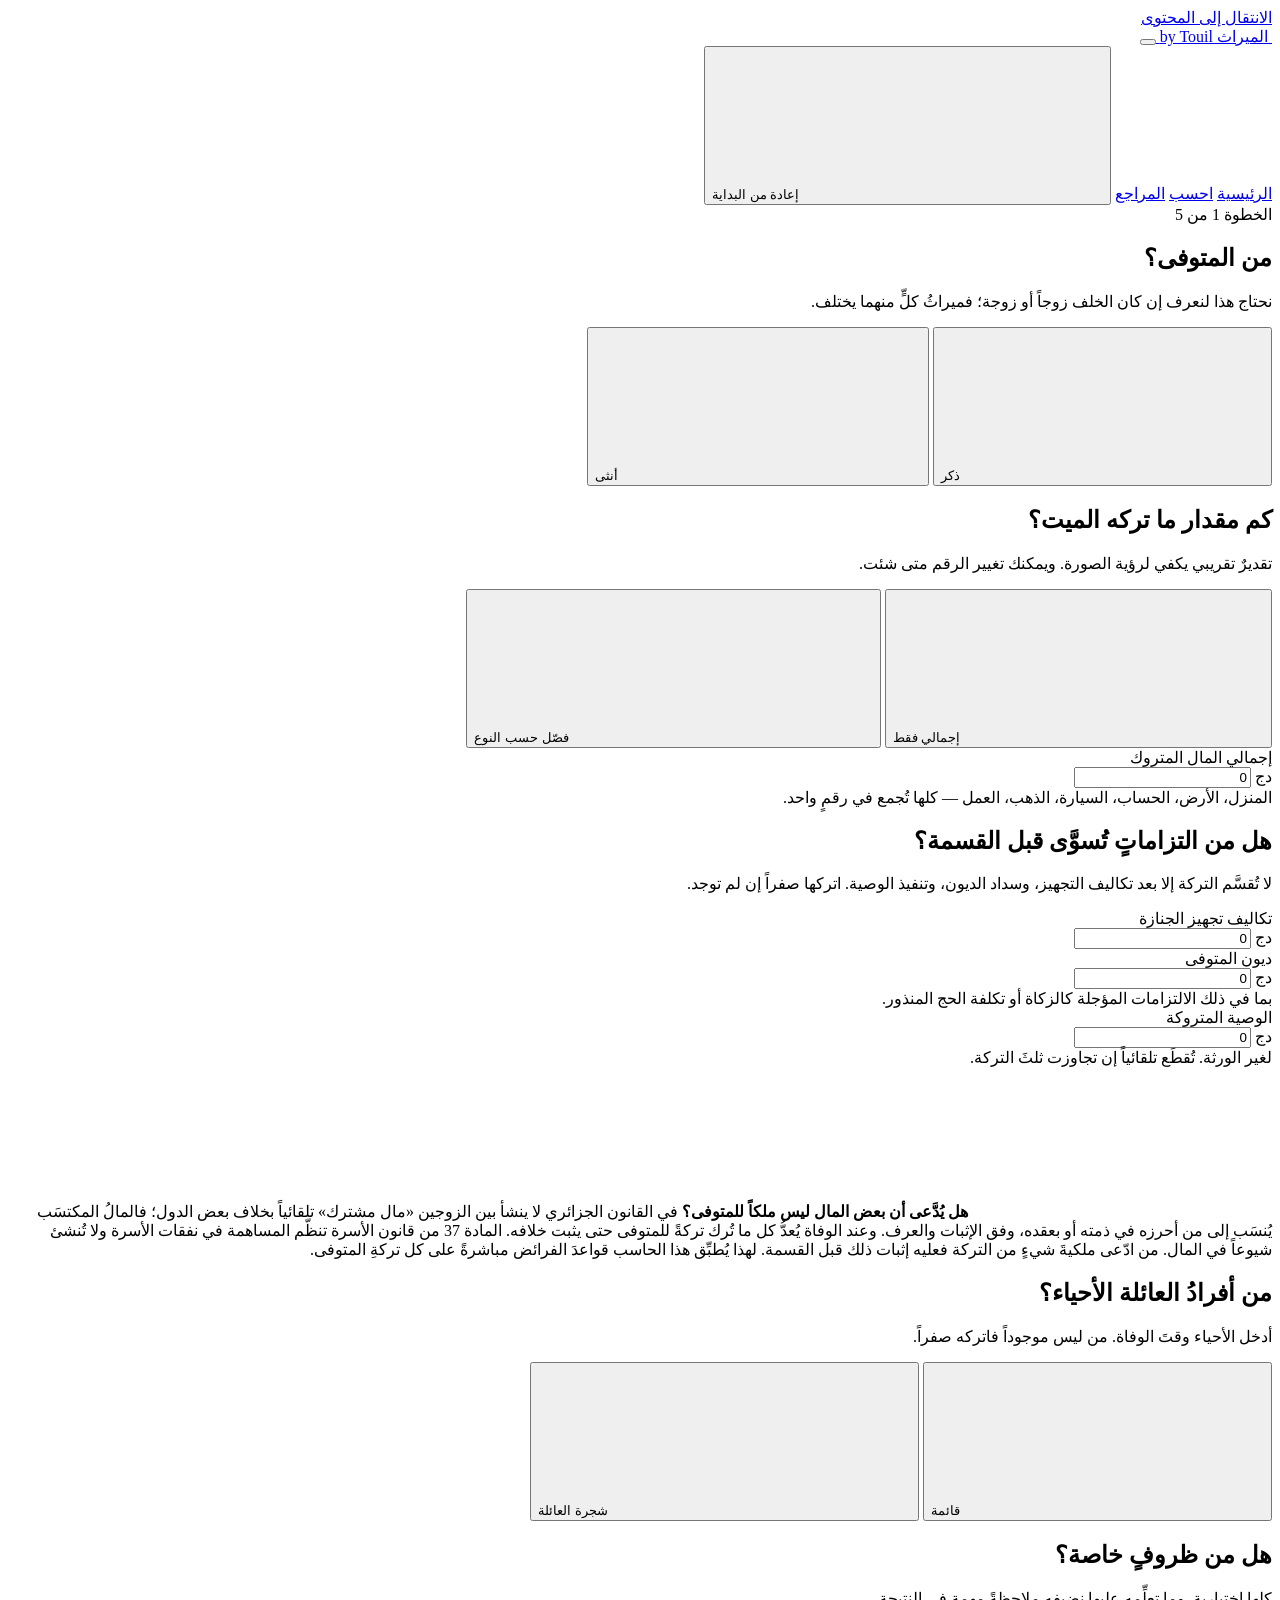
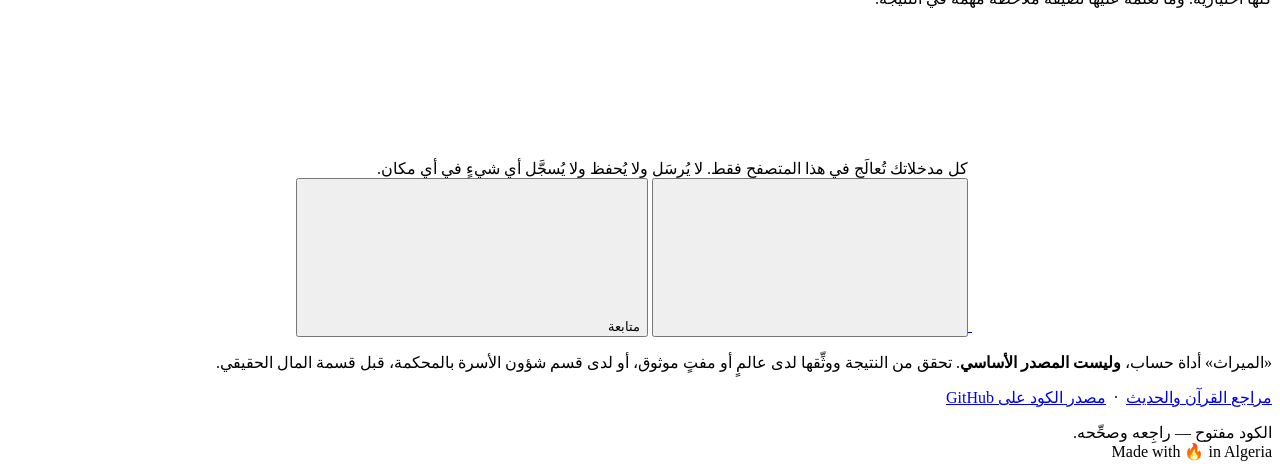
==== hitung.html @ 822ab8e5 "تحديث بيانات التواصل: البريد ولينكد إن وروابط المستودع" ====
<!DOCTYPE html>
<html lang="ar" dir="rtl">
<head>
<meta charset="utf-8">
<meta name="viewport" content="width=device-width, initial-scale=1">
<title>احسب تقسيم الميراث — الميراث by Touil</title>
<meta name="description" content="أدخل بيانات عائلتك وشاهد تقسيم الميراث وفق القرآن والسنة مع أدلته. يُحسب في متصفحك، ولا تُرسل أي بيانات إلى أي مكان.">
<meta name="theme-color" content="#FFF8F0">
<link rel="icon" href="assets/mark-color.svg">
<link rel="preconnect" href="https://fonts.gstatic.com" crossorigin>
<link rel="stylesheet" href="css/tokens.css?v=24">
<link rel="stylesheet" href="css/base.css?v=24">
<link rel="stylesheet" href="css/app.css?v=24">
<link rel="stylesheet" href="css/rtl.css?v=24">
<link rel="stylesheet" href="css/print.css?v=24" media="print">
</head>
<body>
<a class="skip-link" href="#utama">الانتقال إلى المحتوى</a>

<script src="js/sprite.js?v=24"></script>

<!-- ═══ القائمة ═══ -->
<nav class="nav">
  <div class="wrap nav-inner">
    <a class="nav-brand" href="index.html">
      <img src="assets/mark-color.svg" alt="">
      <span class="nav-brand-teks">
        <span class="nav-brand-nama">الميراث</span>
        <span class="nav-brand-sub">by Touil</span>
      </span>
    </a>

    <button class="nav-toggle" type="button" id="nav-toggle"
            aria-expanded="false" aria-controls="nav-menu" aria-label="افتح القائمة">
      <span class="nav-toggle-garis"></span>
    </button>

    <div class="nav-menu" id="nav-menu">
      <a href="index.html">الرئيسية</a>
      <a href="hitung.html">احسب</a>
      <a href="rujukan.html">المراجع</a>
      <button class="btn btn-ghost btn-sm" id="btn-mulai-ulang" type="button">
        <svg class="ic ic-sm" aria-hidden="true"><use href="#i-ulang"></use></svg> إعادة من البداية
      </button>
    </div>
  </div>
</nav>

<main id="utama">

  <!-- ═══ الخطوات ═══ -->
  <section class="section" id="wizard" style="padding-top: var(--space-8)">
    <div class="wrap wrap-narrow">
      <div class="progres-teks" id="progres-teks">الخطوة 1 من 5</div>
      <div class="progres" id="progres" role="progressbar" aria-valuemin="1" aria-valuemax="5" aria-valuenow="1"></div>

      <!-- 1. المتوفى -->
      <div class="langkah aktif" data-langkah="1">
        <h2>من المتوفى؟</h2>
        <p class="langkah-ket">نحتاج هذا لنعرف إن كان الخلف زوجاً أو زوجة؛
          فميراثُ كلٍّ منهما يختلف.</p>
        <div class="pilih-grid" id="pilih-kelamin">
          <button class="pilih" type="button" data-nilai="L" aria-pressed="false">
            <svg class="ic" aria-hidden="true"><use href="#i-pria"></use></svg>
            <span>ذكر</span>
          </button>
          <button class="pilih" type="button" data-nilai="P" aria-pressed="false">
            <svg class="ic" aria-hidden="true"><use href="#i-wanita"></use></svg>
            <span>أنثى</span>
          </button>
        </div>
      </div>

      <!-- 2. المال -->
      <div class="langkah" data-langkah="2">
        <h2>كم مقدار ما تركه الميت؟</h2>
        <p class="langkah-ket">تقديرٌ تقريبي يكفي لرؤية الصورة. ويمكنك تغيير
          الرقم متى شئت.</p>

        <div class="mode-pilih" role="group" aria-label="طريقة إدخال المال">
          <button type="button" data-mode-harta="total" aria-pressed="true">
            <svg class="ic ic-sm" aria-hidden="true"><use href="#i-dompet"></use></svg>
            إجمالي فقط
          </button>
          <button type="button" data-mode-harta="rincian" aria-pressed="false">
            <svg class="ic ic-sm" aria-hidden="true"><use href="#i-kotak"></use></svg>
            فصّل حسب النوع
          </button>
        </div>

        <div id="harta-total">
          <div class="uang-field">
            <label class="uang-label" for="in-total">إجمالي المال المتروك</label>
            <div class="uang-box besar">
              <span class="rp">دج</span>
              <input id="in-total" type="text" inputmode="numeric" value="0" data-uang>
            </div>
            <span class="uang-ket">المنزل، الأرض، الحساب، السيارة، الذهب،
              العمل — كلها تُجمع في رقمٍ واحد.</span>
          </div>
        </div>

        <div id="harta-rincian" hidden>
          <p class="langkah-ket">اكتب الموجود فقط. المجموع يُحتسب تلقائياً،
            وهذا التفصيل يُستعمل لإعطاء نصائح عن الأصول التي لا تُباع كالمنزل
            والأرض.</p>
          <div id="rincian-harta"></div>
          <div class="rincian-total">
            <span>إجمالي المال المتروك</span>
            <strong id="rincian-jumlah">دج 0</strong>
          </div>
        </div>
      </div>

      <!-- 3. الالتزامات -->
      <div class="langkah" data-langkah="3">
        <h2>هل من التزاماتٍ تُسوَّى قبل القسمة؟</h2>
        <p class="langkah-ket">لا تُقسَّم التركة إلا بعد تكاليف التجهيز، وسداد
          الديون، وتنفيذ الوصية. اتركها صفراً إن لم توجد.</p>

        <div class="uang-field">
          <label class="uang-label" for="in-biaya">تكاليف تجهيز الجنازة</label>
          <div class="uang-box"><span class="rp">دج</span>
            <input id="in-biaya" type="text" inputmode="numeric" value="0" data-uang></div>
        </div>

        <div class="uang-field">
          <label class="uang-label" for="in-hutang">ديون المتوفى</label>
          <div class="uang-box"><span class="rp">دج</span>
            <input id="in-hutang" type="text" inputmode="numeric" value="0" data-uang></div>
          <span class="uang-ket">بما في ذلك الالتزامات المؤجلة كالزكاة أو تكلفة
            الحج المنذور.</span>
        </div>

        <div class="uang-field">
          <label class="uang-label" for="in-wasiat">الوصية المتروكة</label>
          <div class="uang-box"><span class="rp">دج</span>
            <input id="in-wasiat" type="text" inputmode="numeric" value="0" data-uang></div>
          <span class="uang-ket">لغير الورثة. تُقطَع تلقائياً إن تجاوزت ثلثَ
            التركة.</span>
        </div>

        <!-- ملاحظة القانون الجزائري: لا مال مشتركاً مفروضاً بين الزوجين.
             توضع مكان «خانة المال المشترك» التي لا وجود لها في القانون
             الجزائري، حتى يعرف المستخدم موقف القانون بلا التباس. -->
        <div class="pita pita-hukum" style="margin-top: var(--space-1); align-items: flex-start">
          <svg class="ic" aria-hidden="true"><use href="#i-info"></use></svg>
          <span>
            <strong>هل يُدَّعى أن بعض المال ليس ملكاً للمتوفى؟</strong>
            في القانون الجزائري لا ينشأ بين الزوجين «مال مشترك» تلقائياً
            بخلاف بعض الدول؛ فالمالُ المكتسَب يُنسَب إلى من أحرزه في ذمته أو
            بعقده، وفق الإثبات والعرف. وعند الوفاة يُعدُّ كل ما تُرك تركةً
            للمتوفى حتى يثبت خلافه. المادة 37 من قانون الأسرة تنظّم
            المساهمة في نفقات الأسرة ولا تُنشئ شيوعاً في المال. من ادّعى
            ملكيةَ شيءٍ من التركة فعليه إثبات ذلك قبل القسمة.
            <span class="pita-tekan">لهذا يُطبِّق هذا الحاسب قواعدَ الفرائض
            مباشرةً على كل تركةِ المتوفى.</span>
          </span>
        </div>
      </div>

      <!-- 4. الورثة -->
      <div class="langkah" data-langkah="4">
        <h2>من أفرادُ العائلة الأحياء؟</h2>
        <p class="langkah-ket">أدخل الأحياء وقتَ الوفاة. من ليس موجوداً فاتركه
          صفراً.</p>

        <div class="mode-pilih" role="group" aria-label="طريقة إدخال الورثة">
          <button type="button" data-mode="daftar" aria-pressed="true">
            <svg class="ic ic-sm" aria-hidden="true"><use href="#i-daftar"></use></svg>
            قائمة
          </button>
          <button type="button" data-mode="pohon" aria-pressed="false">
            <svg class="ic ic-sm" aria-hidden="true"><use href="#i-pohon"></use></svg>
            شجرة العائلة
          </button>
        </div>

        <div id="mode-daftar">
          <div id="grup-utama"></div>
          <div id="grup-lain"></div>
        </div>

        <div id="mode-pohon" hidden>
          <p class="langkah-ket">رتّب العائلة كما هي في الواقع. اضغط
            <strong>إضافة</strong> لإضافة فرد، وأي شخصٍ تضغط عليه يمكنك تعديله
            أو إضافة ولدٍ تحته.</p>
          <div class="pita" style="margin-bottom: var(--space-5)">
            <svg class="ic" aria-hidden="true"><use href="#i-info"></use></svg>
            <span>هذه الطريقة أدق للعائلات المعقدة. الأحفاد يُضافون من داخل
              بطاقة ولدهم، وأبناء الإخوة من داخل بطاقة أخيهم — فلا حاجة إلى
              تخمين العلاقة.</span>
          </div>
          <div class="pohon-legenda">
            <span><i class="l-pewaris"></i> المتوفى</span>
            <span><i class="l-ada"></i> وارث محتمل</span>
            <span><i class="l-bukan"></i> ليس وارثاً</span>
            <span><i class="l-wafat"></i> توفي بالفعل</span>
          </div>
          <div class="pohon" id="pohon-isian"></div>
          <p class="pohon-geser">مرّر إلى الجانب لرؤية العائلة كاملة.</p>
        </div>
      </div>

      <!-- 5. الظروف الخاصة -->
      <div class="langkah" data-langkah="5">
        <h2>هل من ظروفٍ خاصة؟</h2>
        <p class="langkah-ket">كلها اختيارية. وما تعلِّمه عليها نضيفه
          ملاحظةً مهمة في النتيجة.</p>
        <div id="kondisi-khusus"></div>
        <div class="pita" style="margin-top: var(--space-6)">
          <svg class="ic" aria-hidden="true"><use href="#i-info"></use></svg>
          <span>كل مدخلاتك تُعالَج في هذا المتصفح فقط. لا يُرسَل ولا يُحفظ
            ولا يُسجَّل أي شيءٍ في أي مكان.</span>
        </div>
      </div>

      <div class="aksi-langkah">
        <a class="btn btn-ghost" id="btn-beranda" href="index.html" aria-label="العودة إلى الرئيسية">
          <svg class="ic ic-sm" aria-hidden="true"><use href="#i-kiri"></use></svg>
        </a>
        <button class="btn btn-ghost" type="button" id="btn-mundur" aria-label="العودة إلى الخطوة السابقة">
          <svg class="ic ic-sm" aria-hidden="true"><use href="#i-kiri"></use></svg>
        </button>
        <button class="btn btn-primary" type="button" id="btn-maju">
          متابعة <svg class="ic ic-sm"><use href="#i-kanan"></use></svg>
        </button>
      </div>
    </div>
  </section>

  <!-- ═══ النتيجة ═══ -->
  <section id="hasil" hidden aria-live="polite"></section>

</main>

<footer class="footer">
  <div class="wrap footer-inner">
    <div>
      <p class="footer-note">
        «الميراث» أداة حساب، <strong>وليست المصدر الأساسي</strong>. تحقق من
        النتيجة ووثِّقها لدى عالمٍ أو مفتٍ موثوق، أو لدى قسم شؤون الأسرة
        بالمحكمة، قبل قسمة المال الحقيقي.
      </p>
      <p style="margin-top: var(--space-4)">
        <a href="rujukan.html">مراجع القرآن والحديث</a> &nbsp;·&nbsp;
        <a href="https://github.com/touilfarouk/elmirat" target="_blank" rel="noopener noreferrer">مصدر الكود على GitHub</a>
      </p>
    </div>
    <div class="footer-made">
        الكود مفتوح — راجِعه وصحِّحه.<br>
        Made with 🔥 in Algeria
      </div>
  </div>
</footer>

<script src="js/faraid/fraction.js?v=24"></script>
<script src="js/faraid/heirs.js?v=24"></script>
<script src="js/faraid/hijab.js?v=24"></script>
<script src="js/faraid/shares.js?v=24"></script>
<script src="js/faraid/ashabah.js?v=24"></script>
<script src="js/faraid/special.js?v=24"></script>
<script src="js/faraid/estate.js?v=24"></script>
<script src="js/faraid/solve.js?v=24"></script>
<script src="js/dalil.js?v=24"></script>
<script src="js/khi.js?v=24"></script>
<script src="js/advice.js?v=24"></script>
<script src="js/export.js?v=24"></script>
<script src="js/keluarga.js?v=24"></script>
<script src="js/ui-pohon.js?v=24"></script>
<script src="js/ui-pohon-edit.js?v=24"></script>
<script src="js/ui-result.js?v=24"></script>
<script src="js/ui-wizard.js?v=24"></script>
<script src="js/ui-nav.js?v=24"></script>
</body>
</html>
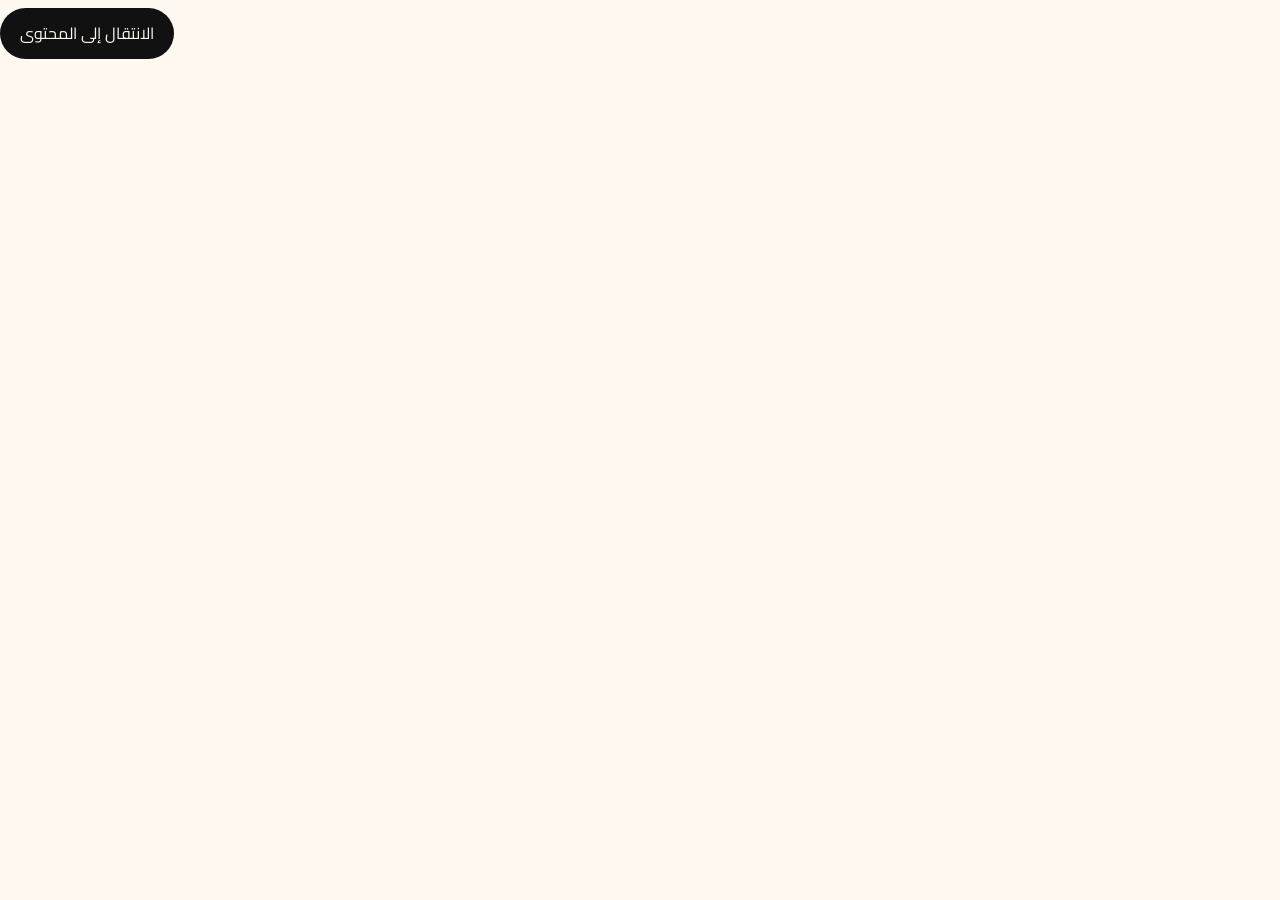
==== commit 37299054: "إصلاح الصفحة البيضاء على الجوال: خطوط عبر link بدل @import، وكسر ذاكرة ?v=25، وتذييل من لا يستخدم JS" ====
--- a/hitung.html
+++ b/hitung.html
@@ -7,17 +7,25 @@
 <meta name="description" content="أدخل بيانات عائلتك وشاهد تقسيم الميراث وفق القرآن والسنة مع أدلته. يُحسب في متصفحك، ولا تُرسل أي بيانات إلى أي مكان.">
 <meta name="theme-color" content="#FFF8F0">
 <link rel="icon" href="assets/mark-color.svg">
+<link rel="preconnect" href="https://fonts.googleapis.com">
 <link rel="preconnect" href="https://fonts.gstatic.com" crossorigin>
-<link rel="stylesheet" href="css/tokens.css?v=24">
-<link rel="stylesheet" href="css/base.css?v=24">
-<link rel="stylesheet" href="css/app.css?v=24">
-<link rel="stylesheet" href="css/rtl.css?v=24">
-<link rel="stylesheet" href="css/print.css?v=24" media="print">
+<link rel="stylesheet" href="https://fonts.googleapis.com/css2?family=Bricolage+Grotesque:opsz,wght@12..96,700;12..96,800&family=DM+Sans:wght@300;400;500;600;700&family=Cairo:wght@400;600;700;800&family=Amiri:wght@400;700&display=swap">
+<link rel="stylesheet" href="css/tokens.css?v=25">
+<link rel="stylesheet" href="css/base.css?v=25">
+<link rel="stylesheet" href="css/app.css?v=25">
+<link rel="stylesheet" href="css/rtl.css?v=25">
+<link rel="stylesheet" href="css/print.css?v=25" media="print">
 </head>
 <body>
+<noscript>
+  <div class="wrap" style="padding-top: var(--space-10); text-align: center">
+    <p class="flav-body"><strong>هذه الصفحة تحتاج تفعيل JavaScript.</strong><br>
+    أمّا كل الحسابات فتبقى في متصفحك، ولا تُرسل أي بيانات.</p>
+  </div>
+</noscript>
 <a class="skip-link" href="#utama">الانتقال إلى المحتوى</a>
 
-<script src="js/sprite.js?v=24"></script>
+<script src="js/sprite.js?v=25"></script>
 
 <!-- ═══ القائمة ═══ -->
 <nav class="nav">
@@ -254,23 +262,23 @@
   </div>
 </footer>
 
-<script src="js/faraid/fraction.js?v=24"></script>
-<script src="js/faraid/heirs.js?v=24"></script>
-<script src="js/faraid/hijab.js?v=24"></script>
-<script src="js/faraid/shares.js?v=24"></script>
-<script src="js/faraid/ashabah.js?v=24"></script>
-<script src="js/faraid/special.js?v=24"></script>
-<script src="js/faraid/estate.js?v=24"></script>
-<script src="js/faraid/solve.js?v=24"></script>
-<script src="js/dalil.js?v=24"></script>
-<script src="js/khi.js?v=24"></script>
-<script src="js/advice.js?v=24"></script>
-<script src="js/export.js?v=24"></script>
-<script src="js/keluarga.js?v=24"></script>
-<script src="js/ui-pohon.js?v=24"></script>
-<script src="js/ui-pohon-edit.js?v=24"></script>
-<script src="js/ui-result.js?v=24"></script>
-<script src="js/ui-wizard.js?v=24"></script>
-<script src="js/ui-nav.js?v=24"></script>
+<script src="js/faraid/fraction.js?v=25"></script>
+<script src="js/faraid/heirs.js?v=25"></script>
+<script src="js/faraid/hijab.js?v=25"></script>
+<script src="js/faraid/shares.js?v=25"></script>
+<script src="js/faraid/ashabah.js?v=25"></script>
+<script src="js/faraid/special.js?v=25"></script>
+<script src="js/faraid/estate.js?v=25"></script>
+<script src="js/faraid/solve.js?v=25"></script>
+<script src="js/dalil.js?v=25"></script>
+<script src="js/khi.js?v=25"></script>
+<script src="js/advice.js?v=25"></script>
+<script src="js/export.js?v=25"></script>
+<script src="js/keluarga.js?v=25"></script>
+<script src="js/ui-pohon.js?v=25"></script>
+<script src="js/ui-pohon-edit.js?v=25"></script>
+<script src="js/ui-result.js?v=25"></script>
+<script src="js/ui-wizard.js?v=25"></script>
+<script src="js/ui-nav.js?v=25"></script>
 </body>
 </html>
--- a/css/tokens.css
+++ b/css/tokens.css
@@ -0,0 +1,286 @@
+/*
+ * Flavida Design System — Colors & Typography
+ * v1.0 · 2026 · flavida.co
+ *
+ * Fonts: Bricolage Grotesque (display) + DM Sans (body).
+ * Cairo is added as the Arabic UI font and Amiri for the Arabic Qur'an/hadith
+ * naskh. Latin glyphs still fall back to the primary fonts first.
+ * The <link rel="stylesheet"> to Google Fonts is kept in each HTML <head>.
+ */
+
+/* ═══════════════════════════════════════════════════
+   BASE COLOR TOKENS
+   Inspired by Delonix regia (Flame Tree) flower
+   ═══════════════════════════════════════════════════ */
+:root {
+
+  /* Primary palette */
+  --color-flame:      #E8391D;   /* Flame Red — CTAs, primary accent */
+  --color-orange:     #F5760A;   /* Fire Orange — gradient mid, hover */
+  --color-amber:      #F5A623;   /* Amber Gold — highlights, sparkles */
+
+  /* Neutrals */
+  --color-ember:      #A0341A;   /* Ember — wordmark ink on light bg (warm dark) */
+  --color-charcoal:   #111111;   /* Deep Charcoal — text, dark sections, B&W print utility */
+  --color-mid:        #555555;   /* Mid Grey — body text, secondary */
+  --color-light:      #999999;   /* Light Grey — captions, placeholders */
+
+  /* Warm backgrounds */
+  --color-cream:      #FFF8F0;   /* Warm Cream — primary bg (60%) */
+  --color-parchment:  #FFF0E0;   /* Parchment — secondary bg, cards */
+
+  /* Accent */
+  --color-green:      #1B5E3B;   /* Canopy Green — from Delonix leaves, accent only */
+
+  /* Semantic surface tokens */
+  --color-border:     rgba(232, 57, 29, 0.15);
+  --color-border-hover: rgba(232, 57, 29, 0.3);
+  --color-shadow:     rgba(232, 57, 29, 0.08);
+  --color-shadow-hover: rgba(232, 57, 29, 0.2);
+  --color-flame-tint-sm: rgba(232, 57, 29, 0.06);
+  --color-flame-tint-md: rgba(232, 57, 29, 0.12);
+  --color-flame-tint-lg: rgba(232, 57, 29, 0.2);
+
+
+  /* ═══════════════════════════════════════════════════
+     SEMANTIC COLOR ALIASES
+     ═══════════════════════════════════════════════════ */
+
+  /* Backgrounds */
+  --bg-primary:       var(--color-cream);
+  --bg-secondary:     var(--color-parchment);
+  --bg-dark:          var(--color-charcoal);
+  --bg-accent:        var(--color-flame);
+
+  /* Foregrounds */
+  --fg-logo:          var(--color-ember);     /* Wordmark / logo ink on light bg */
+  --fg1:              var(--color-charcoal);  /* Primary text */
+  --fg2:              var(--color-mid);       /* Secondary text */
+  --fg3:              var(--color-light);     /* Tertiary text / captions */
+  --fg-accent:        var(--color-flame);     /* Accent / links */
+  --fg-on-dark:       #FFF8F0;               /* Text on dark backgrounds */
+  --fg-on-dark-dim:   rgba(255, 248, 240, 0.6);
+
+  /* Borders */
+  --border-default:   var(--color-border);
+  --border-hover:     var(--color-border-hover);
+
+  /* Shadows */
+  --shadow-card:      0 4px 32px var(--color-shadow);
+  --shadow-card-hover: 0 8px 32px var(--color-shadow-hover);
+  --shadow-btn:       0 8px 24px rgba(232, 57, 29, 0.3);
+  --shadow-mascot:    drop-shadow(0 8px 24px rgba(232, 57, 29, 0.2));
+
+  /* Interactive states */
+  --color-focus:      var(--color-flame);
+  --color-success:    #22C55E;
+  --color-error:      #E8391D;
+
+
+  /* ═══════════════════════════════════════════════════
+     TYPOGRAPHY TOKENS
+     ═══════════════════════════════════════════════════ */
+
+  /* Font families */
+  --font-display:   'Bricolage Grotesque', 'Cairo', 'Arial Black', sans-serif;
+  --font-body:      'DM Sans', 'Cairo', 'Helvetica Neue', Arial, sans-serif;
+  --font-mono:      'Courier New', Courier, monospace;
+
+  /* Font weights */
+  --fw-light:       300;
+  --fw-regular:     400;
+  --fw-medium:      500;
+  --fw-semibold:    600;
+  --fw-bold:        700;
+  --fw-extrabold:   800;
+
+  /* Type scale — fluid where appropriate */
+  --text-display-xl: clamp(42px, 7vw, 84px);    /* Hero headline */
+  --text-display-l:  clamp(32px, 4.5vw, 52px);  /* Section titles */
+  --text-display-m:  clamp(28px, 4vw, 48px);    /* CTA banners */
+  --text-heading-l:  clamp(24px, 3vw, 36px);    /* Card/section h3 */
+  --text-heading-m:  clamp(18px, 2.5vw, 24px);  /* h4 */
+  --text-heading-s:  20px;                        /* h5 */
+  --text-body-xl:    20px;                        /* Lead paragraph */
+  --text-body:       16px;                        /* Standard body */
+  --text-body-s:     15px;                        /* Secondary body */
+  --text-body-xs:    14px;                        /* Card body */
+  --text-label:      13px;                        /* Labels, nav */
+  --text-caption:    12px;                        /* Small labels */
+  --text-micro:      11px;                        /* Tags, overlines */
+
+  /* Line heights */
+  --lh-display:     1.05;
+  --lh-heading:     1.1;
+  --lh-lead:        1.65;
+  --lh-body:        1.7;
+  --lh-ui:          1.5;
+  --lh-tight:       1.15;
+
+  /* Letter spacing */
+  --ls-tight:       -0.04em;  /* Display XL */
+  --ls-snug:        -0.025em; /* Section titles */
+  --ls-normal:      0;
+  --ls-wide:        0.04em;   /* Nav, small labels */
+  --ls-wider:       0.08em;   /* Tags */
+  --ls-widest:      0.12em;   /* Overlines */
+
+
+  /* ═══════════════════════════════════════════════════
+     SPACING SCALE (4px base)
+     ═══════════════════════════════════════════════════ */
+
+  --space-1:   4px;
+  --space-2:   8px;
+  --space-3:   12px;
+  --space-4:   16px;
+  --space-5:   20px;
+  --space-6:   24px;
+  --space-7:   28px;
+  --space-8:   32px;
+  --space-10:  40px;
+  --space-12:  48px;
+  --space-14:  56px;
+  --space-16:  64px;
+  --space-20:  80px;
+  --space-24:  96px;
+
+
+  /* ═══════════════════════════════════════════════════
+     BORDER RADIUS
+     ═══════════════════════════════════════════════════ */
+
+  --radius-pill:    100px;   /* Buttons, tags, badges */
+  --radius-card:    20px;    /* Cards */
+  --radius-cta:     28px;    /* CTA banners */
+  --radius-icon:    14px;    /* Card icon boxes */
+  --radius-input:   12px;    /* Form inputs */
+  --radius-sm:      8px;     /* Small items */
+  --radius-xs:      6px;     /* Tiny chips */
+
+
+  /* ═══════════════════════════════════════════════════
+     ANIMATION / TRANSITIONS
+     ═══════════════════════════════════════════════════ */
+
+  --ease-default:   ease;
+  --duration-fast:  0.15s;
+  --duration-base:  0.2s;
+  --duration-slow:  0.35s;
+
+  /* Standard transition shorthand */
+  --transition-base:  transform var(--duration-base) var(--ease-default),
+                      box-shadow var(--duration-base) var(--ease-default),
+                      border-color var(--duration-base) var(--ease-default),
+                      background var(--duration-base) var(--ease-default),
+                      color var(--duration-fast) var(--ease-default);
+}
+
+
+/* ═══════════════════════════════════════════════════
+   SEMANTIC TYPOGRAPHY CLASSES
+   ═══════════════════════════════════════════════════ */
+
+.flav-display-xl {
+  font-family: var(--font-display);
+  font-size: var(--text-display-xl);
+  font-weight: var(--fw-extrabold);
+  line-height: var(--lh-display);
+  letter-spacing: var(--ls-tight);
+}
+
+.flav-display-l {
+  font-family: var(--font-display);
+  font-size: var(--text-display-l);
+  font-weight: var(--fw-extrabold);
+  line-height: var(--lh-heading);
+  letter-spacing: var(--ls-snug);
+}
+
+.flav-display-m {
+  font-family: var(--font-display);
+  font-size: var(--text-display-m);
+  font-weight: var(--fw-extrabold);
+  line-height: var(--lh-heading);
+  letter-spacing: var(--ls-snug);
+}
+
+.flav-heading-l {
+  font-family: var(--font-display);
+  font-size: var(--text-heading-l);
+  font-weight: var(--fw-bold);
+  line-height: var(--lh-heading);
+  letter-spacing: var(--ls-snug);
+}
+
+.flav-heading-m {
+  font-family: var(--font-display);
+  font-size: var(--text-heading-m);
+  font-weight: var(--fw-bold);
+  line-height: var(--lh-tight);
+}
+
+.flav-body-lead {
+  font-family: var(--font-body);
+  font-size: var(--text-body-xl);
+  font-weight: var(--fw-light);
+  line-height: var(--lh-lead);
+  color: var(--fg2);
+}
+
+.flav-body {
+  font-family: var(--font-body);
+  font-size: var(--text-body);
+  font-weight: var(--fw-regular);
+  line-height: var(--lh-body);
+  color: var(--fg2);
+}
+
+.flav-body-sm {
+  font-family: var(--font-body);
+  font-size: var(--text-body-xs);
+  font-weight: var(--fw-regular);
+  line-height: var(--lh-body);
+  color: var(--fg2);
+}
+
+.flav-label {
+  font-family: var(--font-body);
+  font-size: var(--text-micro);
+  font-weight: var(--fw-bold);
+  letter-spacing: var(--ls-widest);
+  text-transform: uppercase;
+  color: var(--fg-accent);
+}
+
+.flav-caption {
+  font-family: var(--font-body);
+  font-size: var(--text-caption);
+  font-weight: var(--fw-regular);
+  color: var(--fg3);
+}
+
+/* ═══════════════════════════════════════════════════
+   UTILITY GRADIENTS
+   ═══════════════════════════════════════════════════ */
+
+.flav-gradient-flame {
+  background: linear-gradient(135deg, var(--color-amber), var(--color-orange), var(--color-flame));
+}
+
+.flav-gradient-text {
+  background: linear-gradient(135deg, var(--color-amber), var(--color-flame));
+  -webkit-background-clip: text;
+  -webkit-text-fill-color: transparent;
+  background-clip: text;
+}
+
+.flav-glow-hero {
+  background:
+    radial-gradient(ellipse 60% 50% at 50% 100%, rgba(245,118,10,0.12), transparent 70%),
+    radial-gradient(ellipse 40% 40% at 80% 20%, rgba(232,57,29,0.06), transparent 60%);
+}
+
+.flav-glow-dark {
+  background: radial-gradient(ellipse 60% 80% at 50% 110%, rgba(232,57,29,0.35), transparent 65%);
+}
--- a/css/base.css
+++ b/css/base.css
@@ -0,0 +1,539 @@
+/*
+ * Waris — base layer
+ * Reset, layout shell, nav, footer, buttons, cards.
+ * Semua nilai warna/tipografi/jarak diambil dari css/tokens.css (Flavida DS).
+ */
+
+/* ═══════════════════════════════════════════════════
+   RESET
+   ═══════════════════════════════════════════════════ */
+
+*,
+*::before,
+*::after { box-sizing: border-box; }
+
+* { margin: 0; padding: 0; }
+
+html {
+  -webkit-text-size-adjust: 100%;
+  scroll-behavior: smooth;
+}
+
+body {
+  font-family: var(--font-body);
+  font-size: var(--text-body);
+  font-weight: var(--fw-regular);
+  line-height: var(--lh-body);
+  color: var(--fg1);
+  background: var(--bg-primary);
+  -webkit-font-smoothing: antialiased;
+  text-rendering: optimizeLegibility;
+  min-height: 100vh;
+}
+
+img, svg { display: block; max-width: 100%; }
+
+/* Atribut hidden harus benar-benar menyembunyikan.
+   Aturan bawaan browser untuk [hidden] kalah oleh kelas apa pun yang menyetel
+   display — misalnya .btn yang inline-flex — sehingga elemen ber-hidden tetap
+   terlihat. Ini pernah membuat dua tombol "kembali" muncul bersamaan di
+   wizard. */
+[hidden] { display: none !important; }
+
+button, input, select, textarea { font: inherit; color: inherit; }
+
+button { background: none; border: none; cursor: pointer; }
+
+ul, ol { list-style: none; }
+
+a { color: var(--fg-accent); text-decoration: none; }
+a:hover { text-decoration: underline; }
+
+:focus-visible {
+  outline: 2px solid var(--color-flame);
+  outline-offset: 3px;
+  border-radius: var(--radius-xs);
+}
+
+@media (prefers-reduced-motion: reduce) {
+  html { scroll-behavior: auto; }
+  *, *::before, *::after {
+    animation-duration: 0.01ms !important;
+    animation-iteration-count: 1 !important;
+    transition-duration: 0.01ms !important;
+  }
+}
+
+/* ═══════════════════════════════════════════════════
+   LAYOUT
+   ═══════════════════════════════════════════════════ */
+
+.wrap {
+  width: 100%;
+  max-width: 1120px;
+  margin-inline: auto;
+  padding-inline: var(--space-5);
+}
+
+.wrap-narrow { max-width: 720px; }
+
+.section { padding-block: var(--space-16); }
+
+@media (min-width: 768px) {
+  .wrap { padding-inline: var(--space-8); }
+  .section { padding-block: var(--space-24); }
+}
+
+.stack > * + * { margin-top: var(--space-4); }
+.stack-lg > * + * { margin-top: var(--space-8); }
+
+/* ═══════════════════════════════════════════════════
+   TYPE HELPERS (melengkapi kelas flav-* di tokens.css)
+   ═══════════════════════════════════════════════════ */
+
+h1, h2, h3, h4 {
+  font-family: var(--font-display);
+  font-weight: var(--fw-bold);
+  line-height: var(--lh-heading);
+  letter-spacing: var(--ls-snug);
+  color: var(--fg1);
+}
+
+.overline {
+  font-family: var(--font-body);
+  font-size: var(--text-micro);
+  font-weight: var(--fw-bold);
+  letter-spacing: var(--ls-widest);
+  text-transform: uppercase;
+  color: var(--fg-accent);
+  display: block;
+  margin-bottom: var(--space-3);
+}
+
+.muted { color: var(--fg2); }
+.dim { color: var(--fg3); }
+.center { text-align: center; }
+.nowrap { white-space: nowrap; }
+
+.num {
+  font-variant-numeric: tabular-nums;
+  font-feature-settings: "tnum";
+}
+
+/* ═══════════════════════════════════════════════════
+   NAV
+   ═══════════════════════════════════════════════════ */
+
+.nav {
+  position: sticky;
+  top: 0;
+  z-index: 50;
+  background: rgba(255, 248, 240, 0.92);
+  backdrop-filter: blur(12px);
+  -webkit-backdrop-filter: blur(12px);
+  border-bottom: 1px solid var(--border-default);
+}
+
+.nav-inner {
+  display: flex;
+  align-items: center;
+  justify-content: space-between;
+  gap: var(--space-4);
+  min-height: 60px;
+}
+
+.nav-brand {
+  display: flex;
+  align-items: center;
+  gap: var(--space-3);
+  text-decoration: none;
+  min-height: 44px;
+  flex: none;
+}
+.nav-brand:hover { text-decoration: none; }
+
+.nav-brand img { width: 30px; height: 30px; flex: none; }
+
+/* "Waris" dan "by Touil" dipisah sebagai dua elemen dengan jarak sendiri.
+   Sebelumnya keduanya menempel jadi terbaca "Warisby Touil". */
+.nav-brand-teks {
+  display: flex;
+  align-items: baseline;
+  gap: 7px;
+  white-space: nowrap;
+}
+
+.nav-brand-nama {
+  font-family: var(--font-display);
+  font-size: 18px;
+  font-weight: var(--fw-extrabold);
+  letter-spacing: var(--ls-snug);
+  color: var(--fg-logo);
+  line-height: 1.1;
+}
+
+.nav-brand-sub {
+  font-family: var(--font-body);
+  font-size: var(--text-caption);
+  font-weight: var(--fw-regular);
+  color: var(--fg3);
+  letter-spacing: 0;
+  line-height: 1.1;
+}
+
+/* ── Tombol hamburger ─────────────────────────────── */
+
+.nav-toggle {
+  width: 44px; height: 44px;
+  display: grid;
+  place-items: center;
+  border-radius: var(--radius-sm);
+  flex: none;
+  color: var(--fg1);
+}
+.nav-toggle:hover { background: rgba(17, 17, 17, 0.05); }
+
+.nav-toggle-garis,
+.nav-toggle-garis::before,
+.nav-toggle-garis::after {
+  display: block;
+  width: 20px; height: 2px;
+  border-radius: 2px;
+  background: currentColor;
+  transition: transform var(--duration-base) var(--ease-default),
+              opacity var(--duration-fast) var(--ease-default);
+}
+.nav-toggle-garis { position: relative; }
+.nav-toggle-garis::before,
+.nav-toggle-garis::after {
+  content: "";
+  position: absolute;
+  left: 0;
+}
+.nav-toggle-garis::before { top: -6px; }
+.nav-toggle-garis::after  { top: 6px; }
+
+.nav-toggle[aria-expanded="true"] .nav-toggle-garis { background: transparent; }
+.nav-toggle[aria-expanded="true"] .nav-toggle-garis::before { transform: translateY(6px) rotate(45deg); }
+.nav-toggle[aria-expanded="true"] .nav-toggle-garis::after  { transform: translateY(-6px) rotate(-45deg); }
+
+/* ── Menu ─────────────────────────────────────────── */
+
+.nav-menu {
+  display: flex;
+  align-items: center;
+  gap: var(--space-5);
+}
+
+.nav-menu a:not(.btn),
+.nav-menu button:not(.btn) {
+  font-size: var(--text-label);
+  font-weight: var(--fw-semibold);
+  color: var(--fg2);
+  text-decoration: none;
+  white-space: nowrap;
+}
+.nav-menu a:not(.btn):hover { color: var(--color-flame); text-decoration: none; }
+.nav-menu a[aria-current="page"] { color: var(--color-flame); }
+
+/* Di layar sempit menu disembunyikan di balik hamburger, supaya logo punya
+   ruang penuh dan tidak terpotong. */
+@media (max-width: 767px) {
+  .nav-menu {
+    position: absolute;
+    left: 0; right: 0;
+    top: 100%;
+    flex-direction: column;
+    align-items: stretch;
+    gap: 2px;
+    padding: var(--space-3) var(--space-5) var(--space-5);
+    background: var(--bg-primary);
+    border-bottom: 1px solid var(--border-default);
+    box-shadow: 0 12px 24px rgba(17, 17, 17, 0.06);
+  }
+  /* Disembunyikan lewat kelas, bukan atribut hidden: tidak ada kedipan saat
+     halaman baru dimuat, dan kalau JS gagal, menu di desktop tetap tampil. */
+  .nav-menu { display: none; }
+  .nav-menu.buka { display: flex; }
+  .nav-menu a:not(.btn),
+  .nav-menu button:not(.btn) {
+    display: flex;
+    align-items: center;
+    gap: var(--space-3);
+    min-height: 48px;
+    padding: 0 var(--space-2);
+    border-radius: var(--radius-sm);
+    font-size: var(--text-body-s);
+    text-align: left;
+    width: 100%;
+  }
+  .nav-menu .btn { margin-top: var(--space-3); width: 100%; }
+  .nav { position: relative; }
+}
+
+@media (min-width: 768px) {
+  .nav-toggle { display: none; }
+  .nav-brand-nama { font-size: 20px; }
+}
+
+/* ═══════════════════════════════════════════════════
+   BUTTONS
+   ═══════════════════════════════════════════════════ */
+
+.btn {
+  display: inline-flex;
+  align-items: center;
+  justify-content: center;
+  gap: var(--space-2);
+  min-height: 48px;
+  padding: 0 var(--space-7);
+  border-radius: var(--radius-pill);
+  font-family: var(--font-body);
+  font-size: var(--text-body-s);
+  font-weight: var(--fw-semibold);
+  line-height: var(--lh-ui);
+  text-align: center;
+  text-decoration: none;
+  transition: var(--transition-base);
+  border: 1.5px solid transparent;
+}
+.btn:hover { text-decoration: none; }
+
+.btn-primary {
+  background: var(--color-flame);
+  color: #FFF8F0;
+}
+.btn-primary:hover {
+  background: var(--color-orange);
+  transform: translateY(-2px);
+  box-shadow: var(--shadow-btn);
+}
+
+.btn-dark {
+  background: var(--color-charcoal);
+  color: var(--fg-on-dark);
+}
+.btn-dark:hover {
+  background: var(--color-flame);
+  transform: translateY(-2px);
+}
+
+.btn-ghost {
+  background: transparent;
+  color: var(--fg1);
+  border-color: var(--border-default);
+}
+.btn-ghost:hover {
+  color: var(--color-flame);
+  border-color: var(--color-flame);
+}
+
+.btn-sm {
+  min-height: 44px;
+  padding: 0 var(--space-5);
+  font-size: var(--text-label);
+}
+
+.btn-block { width: 100%; }
+
+.btn:disabled,
+.btn[aria-disabled="true"] {
+  opacity: 0.45;
+  cursor: not-allowed;
+  transform: none;
+  box-shadow: none;
+}
+
+.btn-row {
+  display: flex;
+  flex-wrap: wrap;
+  gap: var(--space-3);
+}
+
+/* ═══════════════════════════════════════════════════
+   CARDS
+   ═══════════════════════════════════════════════════ */
+
+.card {
+  position: relative;
+  background: #FFFFFF;
+  border: 1px solid var(--border-default);
+  border-radius: var(--radius-card);
+  padding: var(--space-6);
+  overflow: hidden;
+}
+
+@media (min-width: 768px) {
+  .card { padding: var(--space-8); }
+}
+
+.card-hover { transition: var(--transition-base); }
+
+.card-hover::before {
+  content: "";
+  position: absolute;
+  inset: 0 0 auto 0;
+  height: 3px;
+  background: linear-gradient(90deg, var(--color-flame), var(--color-amber));
+  opacity: 0;
+  transition: opacity var(--duration-base) var(--ease-default);
+}
+
+.card-hover:hover {
+  transform: translateY(-4px);
+  box-shadow: var(--shadow-card);
+  border-color: var(--border-hover);
+}
+.card-hover:hover::before { opacity: 1; }
+
+.card-soft {
+  background: var(--bg-secondary);
+  border-color: transparent;
+}
+
+.card-icon {
+  width: 48px;
+  height: 48px;
+  display: grid;
+  place-items: center;
+  background: var(--color-flame-tint-sm);
+  border-radius: var(--radius-icon);
+  margin-bottom: var(--space-4);
+  font-size: 24px;
+  line-height: 1;
+}
+
+.grid {
+  display: grid;
+  gap: var(--space-4);
+}
+
+@media (min-width: 768px) {
+  .grid-3 { grid-template-columns: repeat(3, 1fr); }
+  .grid-2 { grid-template-columns: repeat(2, 1fr); }
+  .grid { gap: var(--space-5); }
+}
+
+/* ═══════════════════════════════════════════════════
+   BADGES
+   ═══════════════════════════════════════════════════ */
+
+.badge {
+  display: inline-flex;
+  align-items: center;
+  gap: 6px;
+  padding: 4px 12px;
+  border-radius: var(--radius-pill);
+  font-size: var(--text-micro);
+  font-weight: var(--fw-bold);
+  letter-spacing: var(--ls-wide);
+  text-transform: uppercase;
+  background: var(--color-flame-tint-sm);
+  color: var(--color-ember);
+  white-space: nowrap;
+}
+
+.badge-muted {
+  background: rgba(17, 17, 17, 0.06);
+  color: var(--fg3);
+}
+
+.badge-green {
+  background: rgba(27, 94, 59, 0.1);
+  color: var(--color-green);
+}
+
+/* ═══════════════════════════════════════════════════
+   NOTE / CALLOUT
+   ═══════════════════════════════════════════════════ */
+
+.note {
+  border-radius: var(--radius-card);
+  padding: var(--space-5);
+  font-size: var(--text-body-xs);
+  line-height: var(--lh-body);
+  color: var(--fg2);
+  background: var(--bg-secondary);
+  border: 1px solid var(--border-default);
+}
+
+.note-green {
+  background: rgba(27, 94, 59, 0.06);
+  border-color: rgba(27, 94, 59, 0.18);
+}
+
+.note strong { color: var(--fg1); font-weight: var(--fw-semibold); }
+
+.note-title {
+  font-family: var(--font-display);
+  font-size: 17px;
+  font-weight: var(--fw-bold);
+  color: var(--fg1);
+  margin-bottom: var(--space-2);
+  letter-spacing: var(--ls-snug);
+}
+
+/* ═══════════════════════════════════════════════════
+   FOOTER
+   ═══════════════════════════════════════════════════ */
+
+.footer {
+  background: var(--bg-dark);
+  color: var(--fg-on-dark);
+  padding-block: var(--space-12);
+  margin-top: var(--space-16);
+}
+
+.footer-inner {
+  display: flex;
+  flex-direction: column;
+  gap: var(--space-6);
+}
+
+.footer a { color: var(--fg-on-dark); }
+.footer a:hover { color: var(--color-amber); }
+
+.footer-note {
+  font-size: var(--text-body-xs);
+  color: var(--fg-on-dark-dim);
+  line-height: var(--lh-body);
+  max-width: 60ch;
+}
+
+.footer-made {
+  font-size: var(--text-caption);
+  color: var(--fg-on-dark-dim);
+  border-top: 1px solid rgba(255, 248, 240, 0.12);
+  padding-top: var(--space-5);
+}
+
+@media (min-width: 768px) {
+  .footer-inner { flex-direction: row; justify-content: space-between; align-items: flex-start; }
+  .footer-made { border: none; padding-top: 0; text-align: right; }
+}
+
+/* ═══════════════════════════════════════════════════
+   A11Y
+   ═══════════════════════════════════════════════════ */
+
+.sr-only {
+  position: absolute;
+  width: 1px; height: 1px;
+  padding: 0; margin: -1px;
+  overflow: hidden;
+  clip: rect(0 0 0 0);
+  white-space: nowrap;
+  border: 0;
+}
+
+.skip-link {
+  position: absolute;
+  left: -9999px;
+  top: var(--space-2);
+  z-index: 100;
+  background: var(--color-charcoal);
+  color: var(--fg-on-dark);
+  padding: var(--space-3) var(--space-5);
+  border-radius: var(--radius-pill);
+}
+.skip-link:focus { left: var(--space-5); }
--- a/css/app.css
+++ b/css/app.css
@@ -0,0 +1,2134 @@
+/*
+ * Waris — lapisan aplikasi.
+ * Wizard input, ledger harta, donut pembagian, kartu hasil, animasi demo.
+ */
+
+/* ═══════════════════════════════════════════════════
+   IKON
+   ═══════════════════════════════════════════════════ */
+
+.ic {
+  width: 24px; height: 24px;
+  flex: none;
+  fill: none;
+  stroke: currentColor;
+  stroke-width: 1.6;
+  stroke-linecap: round;
+  stroke-linejoin: round;
+}
+.ic-sm { width: 18px; height: 18px; }
+/* Ikon yang digambar dengan isi, bukan garis — misalnya logo GitHub. */
+.ic-isi { fill: currentColor; stroke: none; }
+.ic-lg { width: 32px; height: 32px; }
+
+/* ═══════════════════════════════════════════════════
+   PROGRESS WIZARD
+   ═══════════════════════════════════════════════════ */
+
+.progres {
+  display: flex;
+  gap: var(--space-2);
+  margin-bottom: var(--space-6);
+}
+
+.progres-item {
+  flex: 1;
+  height: 4px;
+  border-radius: var(--radius-pill);
+  background: rgba(17, 17, 17, 0.08);
+  position: relative;
+  transition: background var(--duration-slow) var(--ease-default);
+}
+.progres-item.lewat { background: var(--color-amber); }
+.progres-item.kini { background: var(--color-flame); }
+
+.progres-teks {
+  font-size: var(--text-micro);
+  font-weight: var(--fw-bold);
+  letter-spacing: var(--ls-wide);
+  text-transform: uppercase;
+  color: var(--fg3);
+  margin-bottom: var(--space-2);
+}
+
+/* ═══════════════════════════════════════════════════
+   LANGKAH
+   ═══════════════════════════════════════════════════ */
+
+.langkah { display: none; }
+.langkah.aktif { display: block; animation: masuk var(--duration-slow) var(--ease-default); }
+
+@keyframes masuk {
+  from { opacity: 0; transform: translateY(8px); }
+  to   { opacity: 1; transform: none; }
+}
+
+.langkah h2 {
+  font-size: clamp(24px, 5vw, 32px);
+  font-weight: var(--fw-extrabold);
+  margin-bottom: var(--space-3);
+}
+
+.langkah-ket {
+  font-size: var(--text-body-s);
+  color: var(--fg2);
+  margin-bottom: var(--space-6);
+  max-width: 52ch;
+}
+
+.aksi-langkah {
+  display: flex;
+  gap: var(--space-3);
+  margin-top: var(--space-8);
+  padding-top: var(--space-6);
+  border-top: 1px solid var(--border-default);
+}
+.aksi-langkah .btn { flex: 1; }
+.aksi-langkah .btn-ghost { flex: 0 0 auto; }
+
+/* ═══════════════════════════════════════════════════
+   PILIHAN BESAR (jenis kelamin pewaris)
+   ═══════════════════════════════════════════════════ */
+
+.pilih-grid {
+  display: grid;
+  grid-template-columns: 1fr 1fr;
+  gap: var(--space-3);
+}
+
+.pilih {
+  display: flex;
+  flex-direction: column;
+  align-items: center;
+  gap: var(--space-3);
+  padding: var(--space-6) var(--space-4);
+  background: #FFFFFF;
+  border: 1.5px solid var(--border-default);
+  border-radius: var(--radius-card);
+  cursor: pointer;
+  transition: var(--transition-base);
+  text-align: center;
+  min-height: 128px;
+  justify-content: center;
+}
+.pilih:hover { border-color: var(--border-hover); transform: translateY(-2px); }
+.pilih .ic { width: 40px; height: 40px; color: var(--fg3); transition: color var(--duration-base); }
+.pilih span {
+  font-size: var(--text-body-s);
+  font-weight: var(--fw-semibold);
+}
+.pilih[aria-pressed="true"] {
+  border-color: var(--color-flame);
+  background: var(--color-flame-tint-sm);
+}
+.pilih[aria-pressed="true"] .ic { color: var(--color-flame); }
+
+/* ═══════════════════════════════════════════════════
+   INPUT UANG
+   ═══════════════════════════════════════════════════ */
+
+.uang-field { margin-bottom: var(--space-5); }
+
+.uang-label {
+  display: block;
+  font-size: var(--text-body-xs);
+  font-weight: var(--fw-semibold);
+  margin-bottom: var(--space-2);
+}
+.uang-ket {
+  display: block;
+  font-size: var(--text-caption);
+  color: var(--fg3);
+  margin-top: var(--space-2);
+  line-height: 1.5;
+}
+
+.uang-box {
+  display: flex;
+  align-items: center;
+  gap: var(--space-2);
+  background: #FFFFFF;
+  border: 1.5px solid var(--border-default);
+  border-radius: var(--radius-input);
+  padding: 0 var(--space-4);
+  transition: border-color var(--duration-base) var(--ease-default);
+  min-height: 52px;
+}
+.uang-box:focus-within { border-color: var(--color-flame); }
+.uang-box .rp {
+  font-size: var(--text-body-s);
+  font-weight: var(--fw-semibold);
+  color: var(--fg3);
+}
+.uang-box input {
+  flex: 1;
+  min-width: 0;
+  border: none;
+  outline: none;
+  background: none;
+  font-size: 20px;
+  font-weight: var(--fw-semibold);
+  font-variant-numeric: tabular-nums;
+  padding: var(--space-3) 0;
+  text-align: right;
+}
+.uang-box.besar input { font-size: 26px; font-weight: var(--fw-bold); }
+
+/* ═══════════════════════════════════════════════════
+   ACCORDION
+   ═══════════════════════════════════════════════════ */
+
+.lipat {
+  border: 1px solid var(--border-default);
+  border-radius: var(--radius-card);
+  background: #FFFFFF;
+  margin-bottom: var(--space-3);
+  overflow: hidden;
+}
+
+.lipat-tombol {
+  width: 100%;
+  display: flex;
+  align-items: center;
+  gap: var(--space-3);
+  padding: var(--space-4) var(--space-5);
+  text-align: left;
+  min-height: 56px;
+  font-size: var(--text-body-s);
+  font-weight: var(--fw-semibold);
+}
+.lipat-tombol .ic { color: var(--fg3); }
+.lipat-tombol .panah {
+  margin-left: auto;
+  transition: transform var(--duration-base) var(--ease-default);
+}
+.lipat[open] .lipat-tombol .panah,
+.lipat.buka .lipat-tombol .panah { transform: rotate(180deg); }
+
+.lipat-isi {
+  padding: 0 var(--space-5) var(--space-5);
+  border-top: 1px solid var(--border-default);
+  padding-top: var(--space-5);
+}
+.lipat:not(.buka) .lipat-isi { display: none; }
+
+.lipat-hitung {
+  margin-left: auto;
+  margin-right: var(--space-2);
+  font-size: var(--text-micro);
+  font-weight: var(--fw-bold);
+  background: var(--color-flame);
+  color: #FFF8F0;
+  border-radius: var(--radius-pill);
+  padding: 3px 9px;
+}
+.lipat-hitung:empty { display: none; }
+
+/* ═══════════════════════════════════════════════════
+   KARTU AHLI WARIS (counter)
+   ═══════════════════════════════════════════════════ */
+
+.waris-grid { display: grid; gap: var(--space-2); }
+
+.waris-item {
+  display: flex;
+  align-items: center;
+  gap: var(--space-3);
+  padding: var(--space-3) var(--space-4);
+  background: #FFFFFF;
+  border: 1px solid var(--border-default);
+  border-radius: var(--radius-input);
+  min-height: 60px;
+  transition: var(--transition-base);
+}
+.waris-item.terisi {
+  border-color: var(--color-flame);
+  background: var(--color-flame-tint-sm);
+}
+
+.waris-item .ic { color: var(--fg3); }
+.waris-item.terisi .ic { color: var(--color-flame); }
+
+.waris-teks { flex: 1; min-width: 0; display: block; }
+.waris-nama {
+  display: block;
+  font-size: var(--text-body-xs);
+  font-weight: var(--fw-semibold);
+  line-height: 1.35;
+}
+.waris-ket {
+  display: block;
+  font-size: var(--text-caption);
+  color: var(--fg3);
+  line-height: 1.4;
+  margin-top: 1px;
+}
+/* Istilah resmi faraid, ditaruh di belakang nama sehari-hari. */
+.waris-resmi {
+  font-weight: var(--fw-regular);
+  color: var(--fg3);
+}
+
+.counter {
+  display: flex;
+  align-items: center;
+  gap: var(--space-1);
+  flex: none;
+}
+.counter button {
+  position: relative;
+  width: 36px; height: 36px;
+  display: grid; place-items: center;
+  border-radius: 50%;
+  border: 1.5px solid var(--border-default);
+  color: var(--fg2);
+  transition: var(--transition-base);
+}
+/* Lingkarannya tetap 36px supaya barisnya tidak sesak, tapi area yang bisa
+   ditekan diperluas jadi 44px — ukuran minimum yang nyaman untuk jari. */
+.counter button::after {
+  content: "";
+  position: absolute;
+  top: 50%; left: 50%;
+  width: 44px; height: 44px;
+  transform: translate(-50%, -50%);
+}
+.counter button:hover:not(:disabled) {
+  border-color: var(--color-flame);
+  color: var(--color-flame);
+}
+.counter button:disabled { opacity: 0.3; cursor: not-allowed; }
+.counter .nilai {
+  min-width: 28px;
+  text-align: center;
+  font-size: var(--text-body-s);
+  font-weight: var(--fw-bold);
+  font-variant-numeric: tabular-nums;
+}
+
+/* toggle ya/tidak untuk ahli waris tunggal */
+.waris-item .toggle {
+  flex: none;
+  width: 52px; height: 30px;
+  border-radius: var(--radius-pill);
+  background: rgba(17, 17, 17, 0.12);
+  position: relative;
+  transition: background var(--duration-base) var(--ease-default);
+}
+/* Sakelarnya setinggi 30px, area sentuhnya dinaikkan jadi 44px. */
+.waris-item .toggle::before {
+  content: "";
+  position: absolute;
+  left: 0; right: 0;
+  top: 50%;
+  height: 44px;
+  transform: translateY(-50%);
+}
+.waris-item .toggle::after {
+  content: "";
+  position: absolute;
+  top: 3px; left: 3px;
+  width: 24px; height: 24px;
+  border-radius: 50%;
+  background: #FFFFFF;
+  transition: transform var(--duration-base) var(--ease-default);
+  box-shadow: 0 1px 3px rgba(0,0,0,0.2);
+}
+.waris-item .toggle[aria-pressed="true"] { background: var(--color-flame); }
+.waris-item .toggle[aria-pressed="true"]::after { transform: translateX(22px); }
+
+/* ═══════════════════════════════════════════════════
+   CEKLIS KONDISI KHUSUS
+   ═══════════════════════════════════════════════════ */
+
+.ceklis {
+  display: flex;
+  align-items: flex-start;
+  gap: var(--space-3);
+  padding: var(--space-4);
+  border-radius: var(--radius-input);
+  border: 1px solid var(--border-default);
+  background: #FFFFFF;
+  margin-bottom: var(--space-2);
+  cursor: pointer;
+  text-align: left;
+  width: 100%;
+  transition: var(--transition-base);
+}
+.ceklis[aria-pressed="true"] {
+  border-color: var(--color-flame);
+  background: var(--color-flame-tint-sm);
+}
+.ceklis .kotak {
+  flex: none;
+  width: 22px; height: 22px;
+  border-radius: var(--radius-xs);
+  border: 1.5px solid var(--border-hover);
+  display: grid; place-items: center;
+  margin-top: 1px;
+  color: transparent;
+}
+.ceklis[aria-pressed="true"] .kotak {
+  background: var(--color-flame);
+  border-color: var(--color-flame);
+  color: #FFF8F0;
+}
+.ceklis > span:last-child { display: block; flex: 1; min-width: 0; }
+.ceklis-judul { display: block; font-size: var(--text-body-xs); font-weight: var(--fw-semibold); line-height: 1.4; }
+.ceklis-ket { display: block; font-size: var(--text-caption); color: var(--fg3); line-height: 1.5; margin-top: 3px; }
+
+/* ═══════════════════════════════════════════════════
+   HASIL — LEDGER HARTA
+   ═══════════════════════════════════════════════════ */
+
+.ledger { display: grid; gap: 2px; }
+
+/* Dua kolom tetap: keterangan di kiri, angka rata kanan. Semua angka jatuh
+   pada satu garis vertikal supaya pengurangannya terbaca menurun sampai ke
+   hasil akhir, seperti membaca struk belanja. */
+.ledger-baris {
+  display: grid;
+  grid-template-columns: 1fr auto;
+  align-items: baseline;
+  column-gap: var(--space-4);
+  padding: var(--space-3) 0;
+  border-bottom: 1px dashed var(--border-default);
+  opacity: 0;
+  animation: naik 0.45s var(--ease-default) forwards;
+}
+@keyframes naik {
+  from { opacity: 0; transform: translateY(6px); }
+  to   { opacity: 1; transform: none; }
+}
+
+.ledger-label {
+  display: flex;
+  align-items: center;
+  gap: 6px;
+  font-size: var(--text-body-xs);
+  color: var(--fg2);
+  line-height: 1.4;
+}
+
+.ledger-info {
+  width: 26px; height: 26px;
+  flex: none;
+  display: grid;
+  place-items: center;
+  border-radius: 50%;
+  color: var(--fg3);
+}
+.ledger-info:hover { background: var(--color-flame-tint-sm); color: var(--color-flame); }
+.ledger-info .ic { width: 15px; height: 15px; }
+.ledger-info[aria-expanded="true"] { background: var(--color-flame-tint-sm); color: var(--color-flame); }
+
+.ledger-nilai {
+  font-size: var(--text-body-s);
+  font-weight: var(--fw-semibold);
+  font-variant-numeric: tabular-nums;
+  white-space: nowrap;
+  text-align: right;
+}
+.ledger-baris.kurang .ledger-nilai { color: var(--color-flame); }
+
+.ledger-baris.hasil {
+  border-bottom: none;
+  border-top: 2px solid var(--color-charcoal);
+  margin-top: var(--space-2);
+  padding-top: var(--space-4);
+}
+.ledger-baris.hasil .ledger-label {
+  font-weight: var(--fw-bold);
+  color: var(--fg1);
+  font-size: var(--text-body-s);
+}
+.ledger-baris.hasil .ledger-nilai {
+  font-family: var(--font-display);
+  font-size: 22px;
+  font-weight: var(--fw-extrabold);
+  color: var(--color-flame);
+}
+
+.ledger-ket {
+  grid-column: 1 / -1;
+  margin-top: var(--space-3);
+  padding: var(--space-3) var(--space-4);
+  background: var(--bg-secondary);
+  border-radius: var(--radius-sm);
+  font-size: var(--text-caption);
+  color: var(--fg2);
+  line-height: 1.6;
+}
+.ledger-ket[hidden] { display: none; }
+
+/* ═══════════════════════════════════════════════════
+   HASIL — DONUT
+   ═══════════════════════════════════════════════════ */
+
+.donut-wrap {
+  display: flex;
+  flex-direction: column;
+  align-items: center;
+  gap: var(--space-6);
+}
+
+.donut { position: relative; width: 220px; height: 220px; flex: none; }
+.donut svg { width: 100%; height: 100%; transform: rotate(-90deg); }
+.donut-seg {
+  transition: opacity var(--duration-base) var(--ease-default);
+  cursor: pointer;
+}
+.donut-seg.redup { opacity: 0.25; }
+
+.donut-tengah {
+  position: absolute;
+  inset: 0;
+  display: grid;
+  place-content: center;
+  text-align: center;
+  pointer-events: none;
+}
+.donut-tengah .angka {
+  font-family: var(--font-display);
+  font-size: 22px;
+  font-weight: var(--fw-extrabold);
+  letter-spacing: var(--ls-snug);
+  line-height: 1.1;
+}
+.donut-tengah .ket {
+  font-size: var(--text-micro);
+  text-transform: uppercase;
+  letter-spacing: var(--ls-wide);
+  color: var(--fg3);
+  font-weight: var(--fw-bold);
+  margin-top: 4px;
+}
+
+@media (min-width: 768px) {
+  .donut-wrap { flex-direction: row; align-items: flex-start; gap: var(--space-10); }
+  .donut { width: 260px; height: 260px; }
+  .donut-legenda { flex: 1; }
+}
+
+/* ═══════════════════════════════════════════════════
+   HASIL — KARTU AHLI WARIS
+   ═══════════════════════════════════════════════════ */
+
+.hasil-grid { display: grid; gap: var(--space-3); }
+
+.hasil-kartu {
+  border: 1px solid var(--border-default);
+  border-radius: var(--radius-card);
+  background: #FFFFFF;
+  overflow: hidden;
+  transition: var(--transition-base);
+}
+.hasil-kartu:hover { border-color: var(--border-hover); }
+
+.hasil-kepala {
+  display: flex;
+  align-items: center;
+  gap: var(--space-3);
+  padding: var(--space-4);
+  width: 100%;
+  text-align: left;
+  min-height: 64px;
+}
+
+.hasil-warna {
+  flex: none;
+  width: 6px;
+  align-self: stretch;
+  margin: calc(var(--space-4) * -1) 0;
+  margin-right: var(--space-1);
+}
+
+.hasil-ikon {
+  flex: none;
+  width: 40px; height: 40px;
+  display: grid; place-items: center;
+  border-radius: var(--radius-icon);
+  background: var(--color-flame-tint-sm);
+  color: var(--color-flame);
+}
+
+.hasil-info { flex: 1; min-width: 0; display: block; }
+.hasil-nama {
+  display: block;
+  font-size: var(--text-body-xs);
+  font-weight: var(--fw-semibold);
+  line-height: 1.3;
+}
+.hasil-sub {
+  display: block;
+  font-size: var(--text-caption);
+  color: var(--fg3);
+  margin-top: 2px;
+  line-height: 1.4;
+}
+
+.hasil-angka { text-align: right; flex: none; display: block; }
+.hasil-pecahan {
+  display: block;
+  font-family: var(--font-display);
+  font-size: 20px;
+  font-weight: var(--fw-extrabold);
+  line-height: 1;
+  letter-spacing: var(--ls-snug);
+}
+.hasil-rp {
+  display: block;
+  font-size: var(--text-caption);
+  font-weight: var(--fw-semibold);
+  color: var(--fg2);
+  font-variant-numeric: tabular-nums;
+  margin-top: 3px;
+  white-space: nowrap;
+}
+
+.hasil-perorang {
+  display: block;
+  font-size: var(--text-micro);
+  font-weight: var(--fw-semibold);
+  color: var(--fg3);
+  white-space: nowrap;
+  margin-top: 2px;
+}
+
+.hasil-nihil { font-size: 14px !important; color: var(--fg3); }
+
+.hasil-bagi-rata {
+  margin-top: var(--space-3);
+  padding: var(--space-3) var(--space-4);
+  background: var(--bg-secondary);
+  border-radius: var(--radius-sm);
+  font-size: var(--text-body-xs);
+}
+.hasil-bagi-rata strong { color: var(--fg1); font-weight: var(--fw-bold); }
+
+.hasil-detail {
+  padding: 0 var(--space-4) var(--space-4);
+  font-size: var(--text-body-xs);
+  color: var(--fg2);
+  line-height: var(--lh-body);
+  border-top: 1px solid var(--border-default);
+  padding-top: var(--space-4);
+}
+.hasil-kartu:not(.buka) .hasil-detail { display: none; }
+
+/* Di layar sempit, ruang untuk nama ahli waris paling gampang tergerus oleh
+   ikon dan nominal. Semuanya dikecilkan sedikit supaya nama tetap muat satu
+   baris dan tidak terpotong di tengah kata. */
+@media (max-width: 560px) {
+  .hasil-kepala { gap: var(--space-2); padding: var(--space-3); }
+  .hasil-ikon { width: 34px; height: 34px; }
+  .hasil-ikon .ic { width: 20px; height: 20px; }
+  .hasil-pecahan { font-size: 17px; }
+  .hasil-rp { font-size: var(--text-micro); }
+  .hasil-kepala > .panah { width: 16px; height: 16px; }
+  .hasil-detail { padding-left: var(--space-3); padding-right: var(--space-3); }
+}
+
+.hasil-kartu.terhalang { background: rgba(17,17,17,0.02); border-style: dashed; }
+.hasil-kartu.terhalang .hasil-ikon { background: rgba(17,17,17,0.05); color: var(--fg3); }
+.hasil-kartu.terhalang .hasil-nama { color: var(--fg2); }
+.hasil-kartu.terhalang .hasil-pecahan { color: var(--fg3); font-size: 15px; }
+
+/* ═══════════════════════════════════════════════════
+   POHON KELUARGA
+   ═══════════════════════════════════════════════════ */
+
+.pohon {
+  overflow-x: auto;
+  overflow-y: hidden;
+  -webkit-overflow-scrolling: touch;
+  padding-bottom: var(--space-3);
+}
+
+.pohon-kanvas {
+  position: relative;
+  display: inline-flex;
+  flex-direction: column;
+  gap: var(--space-8);
+  min-width: 100%;
+  padding: var(--space-2) var(--space-1) var(--space-4);
+}
+
+.pohon-garis {
+  position: absolute;
+  inset: 0;
+  pointer-events: none;
+  z-index: 0;
+  overflow: visible;
+}
+.pohon-garis .garis {
+  fill: none;
+  stroke: rgba(232, 57, 29, 0.28);
+  stroke-width: 1.5;
+  stroke-linejoin: round;
+}
+.pohon-garis .samar { stroke: rgba(17, 17, 17, 0.14); stroke-dasharray: 3 4; }
+.pohon-garis .nikah { stroke: rgba(232, 57, 29, 0.45); stroke-width: 2; }
+/* Pernikahan dengan pasangan yang sudah wafat digambar seperti kerabat wafat
+   lainnya — putus-putus dan pudar — supaya sekali lihat langsung ketahuan
+   pasangan mana yang masih hidup. */
+.pohon-garis .nikah.samar { stroke: rgba(17, 17, 17, 0.28); stroke-width: 1.5; }
+
+/* align-items: stretch penting, bukan sekadar kosmetik.
+   Garis penghubung ditarik dari sisi bawah kartu orang tua. Kalau tinggi kartu
+   dalam satu baris berbeda-beda — misalnya kartu yang menampilkan pecahan dan
+   nominal jadi lebih tinggi daripada kartu Pewaris — maka garis yang berangkat
+   dari kartu pendek akan melintas menembus kartu tetangganya yang lebih
+   tinggi. Menyamakan tingginya membuat semua garis berangkat dari satu
+   ketinggian dan berjalan di celah antar baris. */
+.pohon-baris {
+  position: relative;
+  z-index: 1;
+  display: flex;
+  justify-content: center;
+  align-items: stretch;
+  gap: var(--space-3);
+}
+
+/* ── Simpul ─────────────────────────────────────── */
+
+.pohon-simpul {
+  flex: none;
+  width: 92px;
+  display: flex;
+  flex-direction: column;
+  align-items: center;
+  text-align: center;
+  gap: 4px;
+  padding: var(--space-3) 6px;
+  border-radius: var(--radius-input);
+  border: 1.5px solid transparent;
+  background: #FFFFFF;
+  transition: var(--transition-base);
+}
+
+.pohon-ikon {
+  width: 40px; height: 40px;
+  display: grid;
+  place-items: center;
+  border-radius: 50%;
+  background: rgba(17, 17, 17, 0.05);
+}
+.pohon-ikon svg { width: 26px; height: 26px; fill: var(--fg3); }
+
+.pohon-nama {
+  font-size: var(--text-caption);
+  font-weight: var(--fw-bold);
+  line-height: 1.25;
+  color: var(--fg1);
+}
+.pohon-nama em {
+  font-style: normal;
+  color: var(--color-flame);
+  margin-left: 2px;
+}
+
+.pohon-jalur {
+  font-size: 10px;
+  line-height: 1.3;
+  color: var(--fg3);
+}
+
+.pohon-bagian {
+  font-family: var(--font-display);
+  font-size: 15px;
+  font-weight: var(--fw-extrabold);
+  letter-spacing: var(--ls-snug);
+  color: var(--color-flame);
+  margin-top: 2px;
+}
+
+.pohon-silang {
+  font-size: 9px;
+  font-weight: var(--fw-bold);
+  letter-spacing: var(--ls-wide);
+  text-transform: uppercase;
+  color: var(--fg3);
+  margin-top: 2px;
+}
+
+/* ── Status ─────────────────────────────────────── */
+
+/* Pewaris — orang yang meninggal. Dibuat paling kontras karena seluruh
+   pohon dibaca relatif terhadap dia. */
+.pohon-simpul[data-status="pewaris"] {
+  background: var(--color-charcoal);
+  border-color: var(--color-charcoal);
+}
+.pohon-simpul[data-status="pewaris"] .pohon-nama { color: var(--fg-on-dark); }
+.pohon-simpul[data-status="pewaris"] .pohon-jalur { color: var(--fg-on-dark-dim); }
+.pohon-simpul[data-status="pewaris"] .pohon-ikon { background: rgba(255, 248, 240, 0.14); }
+.pohon-simpul[data-status="pewaris"] .pohon-ikon svg { fill: var(--color-amber); }
+
+/* Ahli waris yang berhak */
+.pohon-simpul[data-status="menerima"] {
+  background: var(--color-flame-tint-sm);
+  border-color: var(--color-flame);
+}
+.pohon-simpul[data-status="menerima"] .pohon-ikon { background: rgba(232, 57, 29, 0.14); }
+.pohon-simpul[data-status="menerima"] .pohon-ikon svg { fill: var(--color-flame); }
+.pohon-simpul[data-status="menerima"] .pohon-jalur { color: var(--color-ember); }
+
+/* Bagian dalam rupiah per orang */
+.pohon-rp {
+  font-size: 10px;
+  font-weight: var(--fw-semibold);
+  color: var(--fg2);
+  line-height: 1.2;
+}
+
+/* Ada di keluarga tapi memang bukan ahli waris — anak angkat, cucu lewat anak
+   perempuan, keponakan dari saudara perempuan. Ini status yang paling sering
+   disalahpahami, jadi dibedakan tegas dari "terhalang". */
+.pohon-simpul[data-status="bukan"] {
+  background: #FFFFFF;
+  border-color: rgba(17, 17, 17, 0.12);
+  border-style: dotted;
+}
+.pohon-simpul[data-status="bukan"] .pohon-nama { color: var(--fg2); }
+.pohon-simpul[data-status="bukan"] .pohon-ikon svg { fill: rgba(17, 17, 17, 0.28); }
+.pohon-simpul[data-status="bukan"] .pohon-silang { color: var(--fg3); }
+
+/* Sudah wafat — hanya menjadi penghubung ke keturunannya.
+   Latarnya HARUS berisi, bukan transparent. Pewaris dengan lebih dari satu
+   pasangan membuat garis pernikahan ke pasangan yang jauh melintasi kartu
+   yang ada di antaranya; kalau kartunya tembus pandang, garis itu mencoret
+   teks di dalamnya alih-alih lewat di belakangnya. */
+.pohon-simpul[data-status="wafat"] {
+  background: var(--color-cream);
+  border-color: rgba(17, 17, 17, 0.14);
+  border-style: dashed;
+}
+.pohon-simpul[data-status="wafat"] .pohon-nama { color: var(--fg3); }
+.pohon-simpul[data-status="wafat"] .pohon-ikon { background: transparent; }
+.pohon-simpul[data-status="wafat"] .pohon-ikon svg { fill: rgba(17, 17, 17, 0.2); }
+
+/* Berhak, tapi hartanya keburu habis oleh bagian tetap yang lain ('aul) */
+.pohon-simpul[data-status="kosong"] {
+  background: #FFFFFF;
+  border-color: var(--color-amber);
+  border-style: dashed;
+}
+.pohon-simpul[data-status="kosong"] .pohon-ikon svg { fill: var(--color-amber); }
+.pohon-simpul[data-status="kosong"] .pohon-silang { color: var(--color-ember); }
+
+/* Ada di keluarga, tapi terhalang kerabat yang lebih dekat */
+.pohon-simpul[data-status="terhalang"] {
+  background: rgba(17, 17, 17, 0.03);
+  border-color: rgba(17, 17, 17, 0.12);
+  border-style: dashed;
+}
+.pohon-simpul[data-status="terhalang"] .pohon-nama { color: var(--fg2); }
+
+/* Sudah dimasukkan tapi hasilnya belum dihitung (mode isian) */
+.pohon-simpul[data-status="ada"] {
+  background: var(--bg-secondary);
+  border-color: var(--color-amber);
+}
+.pohon-simpul[data-status="ada"] .pohon-ikon svg { fill: var(--color-orange); }
+
+/* Penghubung yang sudah wafat — digambar samar supaya jalur kekerabatan
+   tetap terbaca tanpa mencuri perhatian. */
+.pohon-simpul[data-status="hantu"] {
+  background: var(--color-cream);
+  border-color: rgba(17, 17, 17, 0.1);
+  border-style: dashed;
+  opacity: 0.55;
+}
+.pohon-simpul[data-status="hantu"] .pohon-ikon { background: transparent; }
+.pohon-simpul[data-status="hantu"] .pohon-ikon svg { fill: rgba(17, 17, 17, 0.22); }
+
+.pohon-simpul[tabindex]:hover,
+.pohon-simpul[tabindex]:focus-visible {
+  cursor: pointer;
+  transform: translateY(-2px);
+  box-shadow: var(--shadow-card);
+}
+
+/* ── Kontrol penyuntingan ───────────────────────── */
+
+.pohon-simpul { position: relative; }
+
+.pohon-ubah {
+  position: absolute;
+  top: 4px; right: 4px;
+  width: 18px; height: 18px;
+  display: grid;
+  place-items: center;
+  border-radius: 50%;
+  background: rgba(17, 17, 17, 0.06);
+  opacity: 0;
+  transition: opacity var(--duration-base) var(--ease-default);
+}
+.pohon-ubah .ic { width: 11px; height: 11px; stroke-width: 2; color: var(--fg2); }
+.pohon-simpul:hover .pohon-ubah,
+.pohon-simpul:focus-visible .pohon-ubah { opacity: 1; }
+/* Di layar sentuh tidak ada hover, jadi penanda ubah selalu terlihat. */
+@media (hover: none) {
+  .pohon-ubah { opacity: 1; }
+}
+
+.pohon-bilah {
+  position: relative;
+  z-index: 1;
+  display: flex;
+  flex-wrap: wrap;
+  align-items: center;
+  gap: var(--space-2);
+  margin-top: var(--space-5);
+  padding-top: var(--space-4);
+  border-top: 1px dashed var(--border-default);
+}
+.pohon-bilah-judul {
+  font-size: var(--text-micro);
+  font-weight: var(--fw-bold);
+  letter-spacing: var(--ls-widest);
+  text-transform: uppercase;
+  color: var(--fg3);
+  margin-right: var(--space-1);
+}
+.pohon-tambah {
+  display: inline-flex;
+  align-items: center;
+  gap: 5px;
+  min-height: 38px;
+  padding: 0 var(--space-4);
+  border-radius: var(--radius-pill);
+  border: 1.5px solid var(--border-default);
+  background: #FFFFFF;
+  font-size: var(--text-caption);
+  font-weight: var(--fw-semibold);
+  color: var(--fg1);
+  transition: var(--transition-base);
+}
+.pohon-tambah:hover { border-color: var(--color-flame); color: var(--color-flame); }
+.pohon-tambah .ic { color: var(--color-flame); }
+
+/* ═══════════════════════════════════════════════════
+   LEMBAR UBAH (bottom sheet)
+   ═══════════════════════════════════════════════════ */
+
+body.lembar-terbuka { overflow: hidden; }
+
+.lembar { position: fixed; inset: 0; z-index: 200; }
+.lembar[hidden] { display: none; }
+
+.lembar-tirai {
+  position: absolute;
+  inset: 0;
+  background: rgba(17, 17, 17, 0.45);
+  animation: lembar-masuk 0.2s var(--ease-default);
+}
+
+.lembar-isi {
+  position: absolute;
+  left: 0; right: 0; bottom: 0;
+  max-height: 86vh;
+  overflow-y: auto;
+  -webkit-overflow-scrolling: touch;
+  background: var(--bg-primary);
+  border-radius: var(--radius-cta) var(--radius-cta) 0 0;
+  padding: var(--space-5) var(--space-5) var(--space-8);
+  animation: lembar-naik 0.25s var(--ease-default);
+}
+
+@keyframes lembar-masuk { from { opacity: 0; } to { opacity: 1; } }
+@keyframes lembar-naik { from { transform: translateY(24px); } to { transform: none; } }
+
+@media (min-width: 640px) {
+  .lembar-isi {
+    left: 50%; bottom: 50%;
+    transform: translate(-50%, 50%);
+    width: min(460px, calc(100vw - 2 * var(--space-8)));
+    border-radius: var(--radius-card);
+    animation: none;
+  }
+}
+
+.lembar-kepala {
+  display: flex;
+  align-items: center;
+  gap: var(--space-3);
+  margin-bottom: var(--space-4);
+}
+.lembar-kepala h3 {
+  flex: 1;
+  font-size: 20px;
+  font-weight: var(--fw-extrabold);
+  letter-spacing: var(--ls-snug);
+}
+.lembar-tutup {
+  width: 36px; height: 36px;
+  display: grid; place-items: center;
+  border-radius: 50%;
+  background: rgba(17, 17, 17, 0.05);
+  color: var(--fg2);
+}
+.lembar-tutup:hover { background: rgba(17, 17, 17, 0.1); }
+
+.lembar-baris { margin-bottom: var(--space-4); }
+.lembar-blok {
+  background: var(--bg-secondary);
+  border-radius: var(--radius-input);
+  padding: var(--space-4);
+}
+.lembar-label {
+  display: block;
+  font-size: var(--text-micro);
+  font-weight: var(--fw-bold);
+  letter-spacing: var(--ls-wide);
+  text-transform: uppercase;
+  color: var(--fg3);
+  margin-bottom: var(--space-2);
+}
+
+.lembar-pilih { display: flex; flex-wrap: wrap; gap: 6px; }
+.lembar-pilih button {
+  flex: 1 1 auto;
+  min-height: 44px;
+  padding: 0 var(--space-4);
+  border-radius: var(--radius-input);
+  border: 1.5px solid var(--border-default);
+  background: #FFFFFF;
+  font-size: var(--text-body-xs);
+  font-weight: var(--fw-semibold);
+  color: var(--fg2);
+  transition: var(--transition-base);
+  white-space: nowrap;
+}
+.lembar-pilih button[aria-pressed="true"] {
+  border-color: var(--color-flame);
+  background: var(--color-flame-tint-sm);
+  color: var(--color-ember);
+}
+.lembar-pilih-longgar { margin-top: var(--space-3); }
+.lembar-pilih-longgar button { flex: 1 1 0; justify-content: center; display: inline-flex; align-items: center; gap: 5px; }
+
+.lembar-ket {
+  font-size: var(--text-caption);
+  color: var(--fg2);
+  line-height: 1.6;
+  margin-bottom: var(--space-4);
+}
+.lembar-catat {
+  background: rgba(232, 57, 29, 0.06);
+  border-left: 3px solid var(--color-flame);
+  border-radius: var(--radius-xs);
+  padding: var(--space-3) var(--space-4);
+  margin: var(--space-3) 0 0;
+}
+
+.lembar-daftar { display: flex; flex-wrap: wrap; gap: 6px; }
+.lembar-cip {
+  display: inline-flex;
+  align-items: center;
+  gap: 4px;
+  padding: 5px 6px 5px 12px;
+  border-radius: var(--radius-pill);
+  background: #FFFFFF;
+  border: 1px solid var(--border-default);
+  font-size: var(--text-caption);
+  font-weight: var(--fw-medium);
+}
+.lembar-cip button {
+  width: 22px; height: 22px;
+  display: grid; place-items: center;
+  border-radius: 50%;
+  color: var(--fg3);
+}
+.lembar-cip button:hover { background: var(--color-flame-tint-sm); color: var(--color-flame); }
+
+.lembar-opsi {
+  display: block;
+  width: 100%;
+  text-align: left;
+  padding: var(--space-4);
+  margin-bottom: 6px;
+  border-radius: var(--radius-input);
+  border: 1.5px solid var(--border-default);
+  background: #FFFFFF;
+  transition: var(--transition-base);
+  min-height: 52px;
+}
+.lembar-opsi:hover { border-color: var(--color-flame); background: var(--color-flame-tint-sm); }
+.lembar-opsi-judul {
+  display: block;
+  font-size: var(--text-body-xs);
+  font-weight: var(--fw-semibold);
+  color: var(--fg1);
+}
+.lembar-opsi-ket {
+  display: block;
+  font-size: var(--text-caption);
+  color: var(--fg3);
+  margin-top: 2px;
+}
+
+.lembar-aksi {
+  display: flex;
+  gap: var(--space-2);
+  margin-top: var(--space-5);
+  padding-top: var(--space-4);
+  border-top: 1px solid var(--border-default);
+}
+.lembar-aksi .btn { flex: 1; }
+/* Tombol simpan diberi bobot lebih besar daripada tombol hapus. */
+.lembar-simpan { flex: 2 !important; }
+.lembar-hapus { color: var(--fg2); flex: 0 1 auto !important; }
+.lembar-hapus:hover { color: var(--color-flame); border-color: var(--color-flame); }
+
+/* ── Keterangan warna ───────────────────────────── */
+
+.pohon-legenda {
+  display: flex;
+  flex-wrap: wrap;
+  gap: var(--space-2) var(--space-4);
+  margin-top: var(--space-4);
+  font-size: var(--text-caption);
+  color: var(--fg2);
+}
+.pohon-legenda span {
+  display: inline-flex;
+  align-items: center;
+  gap: 7px;
+}
+.pohon-legenda i {
+  width: 13px; height: 13px;
+  border-radius: 4px;
+  border: 1.5px solid transparent;
+  flex: none;
+}
+.pohon-legenda .l-pewaris   { background: var(--color-charcoal); }
+.pohon-legenda .l-menerima  { background: var(--color-flame-tint-sm); border-color: var(--color-flame); }
+.pohon-legenda .l-ada       { background: var(--bg-secondary); border-color: var(--color-amber); }
+.pohon-legenda .l-terhalang { background: rgba(17,17,17,0.04); border-color: rgba(17,17,17,0.18); border-style: dashed; }
+.pohon-legenda .l-kosong    { background: #FFF; border-color: var(--color-amber); border-style: dashed; }
+.pohon-legenda .l-bukan     { background: #FFF; border-color: rgba(17,17,17,0.16); border-style: dotted; }
+.pohon-legenda .l-wafat     { border-color: rgba(17,17,17,0.16); border-style: dashed; }
+.pohon-legenda .l-hantu     { border-color: rgba(17,17,17,0.14); border-style: dashed; }
+
+/* ── Pilihan cara mengisi: daftar atau pohon ────── */
+
+.mode-pilih {
+  display: flex;
+  gap: 4px;
+  padding: 4px;
+  background: rgba(17, 17, 17, 0.05);
+  border-radius: var(--radius-pill);
+  margin-bottom: var(--space-6);
+}
+.mode-pilih button {
+  flex: 1;
+  display: inline-flex;
+  align-items: center;
+  justify-content: center;
+  gap: 7px;
+  min-height: 42px;
+  border-radius: var(--radius-pill);
+  font-size: var(--text-body-xs);
+  font-weight: var(--fw-semibold);
+  color: var(--fg2);
+  transition: var(--transition-base);
+}
+.mode-pilih button[aria-pressed="true"] {
+  background: #FFFFFF;
+  color: var(--color-flame);
+  box-shadow: 0 1px 3px rgba(17, 17, 17, 0.08);
+}
+
+.pohon-geser {
+  font-size: var(--text-caption);
+  color: var(--fg3);
+  margin-top: var(--space-2);
+}
+@media (min-width: 900px) { .pohon-geser { display: none; } }
+
+@media (max-width: 560px) {
+  .pohon-simpul { width: 80px; padding: var(--space-2) 4px; }
+  .pohon-ikon { width: 34px; height: 34px; }
+  .pohon-ikon svg { width: 22px; height: 22px; }
+  .pohon-kanvas { gap: var(--space-7); }
+  .pohon-baris { gap: var(--space-2); }
+}
+
+/* ═══════════════════════════════════════════════════
+   DALIL
+   ═══════════════════════════════════════════════════ */
+
+.dalil {
+  border-left: 3px solid var(--color-amber);
+  padding-left: var(--space-4);
+  margin-top: var(--space-4);
+}
+.dalil-rujukan {
+  font-size: var(--text-micro);
+  font-weight: var(--fw-bold);
+  letter-spacing: var(--ls-wide);
+  text-transform: uppercase;
+  color: var(--color-ember);
+  margin-bottom: var(--space-2);
+}
+/* Menyebut klausa mana di dalam ayat yang sedang dikutip — ayat waris memuat
+   beberapa ketetapan sekaligus, jadi tanpa ini pembaca bisa mengira seluruh
+   ayat berbicara tentang dirinya. */
+.dalil-klausa {
+  display: block;
+  margin-top: 3px;
+  font-weight: var(--fw-medium);
+  letter-spacing: 0;
+  text-transform: none;
+  color: var(--fg3);
+}
+.dalil-arab {
+  direction: rtl;
+  text-align: right;
+  font-size: 21px;
+  line-height: 2;
+  color: var(--fg1);
+  margin-bottom: var(--space-3);
+  font-family: "Amiri", "Traditional Arabic", "Times New Roman", serif;
+}
+.dalil-terjemah {
+  font-size: var(--text-body-xs);
+  font-style: italic;
+  color: var(--fg2);
+  line-height: var(--lh-body);
+}
+.dalil-sumber {
+  font-size: var(--text-caption);
+  color: var(--fg3);
+  margin-top: var(--space-2);
+}
+
+/* Tautan periksa-sendiri ke sumber daring. Nomor hadits saja tidak cukup —
+   penomorannya berbeda antar penerbit, jadi pembaca perlu bisa membuka
+   halaman aslinya. */
+.dalil-tautan {
+  display: flex;
+  flex-wrap: wrap;
+  gap: var(--space-2) var(--space-4);
+  margin-top: var(--space-3);
+  padding-top: var(--space-3);
+  border-top: 1px dashed var(--border-default);
+}
+.dalil-tautan a {
+  display: inline-flex;
+  align-items: center;
+  gap: 6px;
+  font-size: var(--text-caption);
+  font-weight: var(--fw-semibold);
+  color: var(--color-ember);
+  text-decoration: none;
+}
+.dalil-tautan a:hover { color: var(--color-flame); text-decoration: underline; }
+.dalil-tautan .ic { flex: none; color: var(--color-flame); }
+
+/* ═══════════════════════════════════════════════════
+   LANGKAH SELANJUTNYA
+   ═══════════════════════════════════════════════════ */
+
+.saran { display: grid; gap: var(--space-3); }
+
+.saran-item {
+  display: flex;
+  gap: var(--space-4);
+  padding: var(--space-5);
+  border-radius: var(--radius-card);
+  background: #FFFFFF;
+  border: 1px solid var(--border-default);
+}
+.saran-nomor {
+  flex: none;
+  width: 28px; height: 28px;
+  border-radius: 50%;
+  display: grid; place-items: center;
+  font-size: var(--text-caption);
+  font-weight: var(--fw-bold);
+  background: var(--color-flame-tint-sm);
+  color: var(--color-flame);
+}
+.saran-item[data-tingkat="wajib"] .saran-nomor { background: var(--color-flame); color: #FFF8F0; }
+.saran-item > span:last-child { display: block; flex: 1; min-width: 0; }
+.saran-judul {
+  display: block;
+  font-family: var(--font-display);
+  font-size: 17px;
+  font-weight: var(--fw-bold);
+  letter-spacing: var(--ls-snug);
+  line-height: 1.25;
+  margin-bottom: var(--space-2);
+}
+.saran-teks { display: block; font-size: var(--text-body-xs); color: var(--fg2); line-height: var(--lh-body); }
+
+/* Butir-butir konkret di dalam tiap langkah */
+.saran-poin {
+  margin-top: var(--space-3);
+  display: grid;
+  gap: var(--space-2);
+}
+.saran-poin li {
+  position: relative;
+  padding-left: 26px;
+  font-size: var(--text-body-xs);
+  color: var(--fg2);
+  line-height: 1.65;
+}
+/* Kotak centang kosong — daftar ini memang untuk dicoret satu per satu */
+.saran-poin li::before {
+  content: "";
+  position: absolute;
+  left: 0; top: 5px;
+  width: 15px; height: 15px;
+  border-radius: 4px;
+  border: 1.5px solid var(--border-hover);
+}
+
+.saran-tautan {
+  display: flex;
+  flex-direction: column;
+  gap: 6px;
+  margin-top: var(--space-4);
+  padding-top: var(--space-3);
+  border-top: 1px dashed var(--border-default);
+}
+.saran-tautan a {
+  display: inline-flex;
+  align-items: center;
+  gap: 7px;
+  font-size: var(--text-caption);
+  font-weight: var(--fw-semibold);
+  color: var(--color-ember);
+  text-decoration: none;
+}
+.saran-tautan a:hover { color: var(--color-flame); text-decoration: underline; }
+.saran-tautan .ic { flex: none; color: var(--color-flame); }
+
+/* ═══════════════════════════════════════════════════
+   BAR AKSI MELAYANG
+   ═══════════════════════════════════════════════════ */
+
+.bar-aksi {
+  position: sticky;
+  bottom: 0;
+  z-index: 40;
+  background: rgba(255, 248, 240, 0.94);
+  backdrop-filter: blur(12px);
+  -webkit-backdrop-filter: blur(12px);
+  border-top: 1px solid var(--border-default);
+  padding: var(--space-3) 0;
+  margin-top: var(--space-10);
+}
+.bar-aksi .wrap { display: flex; gap: var(--space-2); }
+.bar-aksi .btn { flex: 1 1 0; min-width: 0; }
+
+/* Di layar paling sempit (320px), tiga tombol dengan padding penuh melewati
+   lebar layar dan memunculkan scroll samping. Paddingnya dipangkas. */
+@media (max-width: 400px) {
+  .bar-aksi .wrap { padding-inline: var(--space-3); gap: 6px; }
+  .bar-aksi .btn { padding-inline: var(--space-3); gap: 5px; }
+}
+
+/* ═══════════════════════════════════════════════════
+   PANEL HASIL
+   ═══════════════════════════════════════════════════ */
+
+#hasil[hidden] { display: none; }
+
+.hasil-kepala-besar {
+  text-align: center;
+  padding: var(--space-10) 0 var(--space-8);
+}
+.hasil-kepala-besar img { width: 88px; margin: 0 auto var(--space-4); }
+
+.blok { margin-bottom: var(--space-12); }
+.blok-judul {
+  font-family: var(--font-display);
+  font-size: clamp(20px, 3.5vw, 26px);
+  font-weight: var(--fw-extrabold);
+  letter-spacing: var(--ls-snug);
+  margin-bottom: var(--space-2);
+}
+.blok-ket {
+  font-size: var(--text-body-xs);
+  color: var(--fg2);
+  margin-bottom: var(--space-5);
+  max-width: 60ch;
+}
+
+/* ═══════════════════════════════════════════════════
+   PERINGATAN UTAMA
+   Sengaja tidak dibuat kalem. Ini satu-satunya blok yang boleh mencuri
+   perhatian dari angka hasil perhitungan.
+   ═══════════════════════════════════════════════════ */
+
+.awas {
+  border: 1.5px solid rgba(232, 57, 29, 0.35);
+  background: rgba(232, 57, 29, 0.05);
+  border-radius: var(--radius-card);
+  padding: var(--space-5);
+  margin-bottom: var(--space-10);
+}
+.awas-kepala {
+  display: flex;
+  align-items: center;
+  gap: var(--space-3);
+  font-family: var(--font-display);
+  font-size: 19px;
+  font-weight: var(--fw-extrabold);
+  letter-spacing: var(--ls-snug);
+  color: var(--color-flame);
+  margin-bottom: var(--space-3);
+}
+.awas-kepala .ic { flex: none; }
+.awas p {
+  font-size: var(--text-body-xs);
+  line-height: var(--lh-body);
+  color: var(--fg2);
+}
+.awas p strong { color: var(--fg1); font-weight: var(--fw-semibold); }
+.awas .btn { margin-top: var(--space-4); }
+
+/* Daftar bernomor / bertitik di halaman rujukan */
+.urutan {
+  counter-reset: urut;
+  display: grid;
+  gap: var(--space-3);
+}
+.urutan li {
+  position: relative;
+  padding-left: 34px;
+  font-size: var(--text-body-s);
+  color: var(--fg2);
+  line-height: var(--lh-body);
+}
+.urutan li strong { color: var(--fg1); font-weight: var(--fw-semibold); }
+.urutan li::before {
+  counter-increment: urut;
+  content: counter(urut);
+  position: absolute;
+  left: 0; top: 2px;
+  width: 22px; height: 22px;
+  display: grid;
+  place-items: center;
+  border-radius: 50%;
+  background: var(--color-flame-tint-sm);
+  color: var(--color-flame);
+  font-size: var(--text-caption);
+  font-weight: var(--fw-bold);
+}
+.urutan-titik li::before {
+  content: "";
+  width: 7px; height: 7px;
+  top: 10px; left: 7px;
+  background: var(--color-flame);
+}
+
+.rumus {
+  font-family: var(--font-mono);
+  font-size: var(--text-body-xs);
+  background: var(--bg-secondary);
+  border-radius: var(--radius-sm);
+  padding: var(--space-3) var(--space-4);
+  overflow-x: auto;
+  white-space: nowrap;
+  color: var(--fg1);
+}
+
+/* ═══════════════════════════════════════════════════
+   ANIMASI DEMO (landing)
+   ═══════════════════════════════════════════════════ */
+
+.demo {
+  background: #FFFFFF;
+  border: 1px solid var(--border-default);
+  border-radius: var(--radius-cta);
+  padding: var(--space-6);
+  box-shadow: var(--shadow-card);
+  overflow: hidden;
+}
+
+.demo-tahap {
+  font-size: var(--text-micro);
+  font-weight: var(--fw-bold);
+  letter-spacing: var(--ls-widest);
+  text-transform: uppercase;
+  color: var(--color-flame);
+  margin-bottom: var(--space-4);
+  min-height: 16px;
+}
+
+.demo-panel { display: none; }
+.demo-panel.aktif { display: block; animation: masuk 0.4s var(--ease-default); }
+
+.demo-chip {
+  display: inline-flex;
+  align-items: center;
+  gap: 6px;
+  padding: 7px 14px;
+  border-radius: var(--radius-pill);
+  background: var(--bg-secondary);
+  font-size: var(--text-caption);
+  font-weight: var(--fw-semibold);
+  margin: 0 6px 6px 0;
+  opacity: 0;
+  animation: pop 0.35s var(--ease-default) forwards;
+}
+.demo-chip .ic { width: 16px; height: 16px; color: var(--color-flame); }
+
+@keyframes pop {
+  from { opacity: 0; transform: scale(0.9); }
+  to   { opacity: 1; transform: none; }
+}
+
+.demo-bar {
+  display: flex;
+  height: 44px;
+  border-radius: var(--radius-sm);
+  overflow: hidden;
+  margin: var(--space-4) 0;
+  background: var(--bg-secondary);
+}
+.demo-bar-seg {
+  display: grid;
+  place-items: center;
+  font-size: var(--text-micro);
+  font-weight: var(--fw-bold);
+  color: #FFF8F0;
+  width: 0;
+  overflow: hidden;
+  white-space: nowrap;
+  transition: width 0.7s var(--ease-default);
+}
+
+.demo-baris {
+  display: flex;
+  align-items: center;
+  gap: var(--space-3);
+  padding: 10px 0;
+  border-bottom: 1px dashed var(--border-default);
+  font-size: var(--text-body-xs);
+}
+.demo-baris:last-child { border-bottom: none; }
+.demo-baris .ic { width: 20px; height: 20px; color: var(--fg3); }
+.demo-baris b { margin-left: auto; font-variant-numeric: tabular-nums; }
+
+.demo-titik {
+  display: flex;
+  gap: 2px;
+  justify-content: center;
+  margin-top: var(--space-4);
+}
+/* Titiknya kecil, tapi area sentuhnya dibuat 32px lewat padding supaya tetap
+   nyaman ditekan di layar sentuh. */
+.demo-titik button {
+  width: 32px; height: 32px;
+  display: grid;
+  place-items: center;
+  border-radius: var(--radius-sm);
+}
+.demo-titik button::after {
+  content: "";
+  width: 6px; height: 6px;
+  border-radius: 50%;
+  background: rgba(17, 17, 17, 0.18);
+  transition: background var(--duration-base) var(--ease-default),
+              width var(--duration-base) var(--ease-default);
+}
+.demo-titik button:hover::after { background: rgba(17, 17, 17, 0.35); }
+.demo-titik button.on::after { background: var(--color-flame); width: 20px; border-radius: 3px; }
+
+/* ═══════════════════════════════════════════════════
+   HERO
+   ═══════════════════════════════════════════════════ */
+
+.hero {
+  position: relative;
+  padding-block: var(--space-12) var(--space-16);
+  background:
+    radial-gradient(ellipse 60% 50% at 50% 100%, rgba(245,118,10,0.12), transparent 70%),
+    radial-gradient(ellipse 40% 40% at 80% 10%, rgba(232,57,29,0.06), transparent 60%);
+}
+/* ── Latar pola geometri Islam ──────────────────── */
+
+.hero-pola {
+  position: absolute;
+  inset: 0;
+  overflow: hidden;
+  pointer-events: none;
+  /* Memudar ke bawah supaya teks di bagian bawah hero tetap bersih */
+  -webkit-mask-image: linear-gradient(to bottom, #000 0%, #000 45%, transparent 92%);
+  mask-image: linear-gradient(to bottom, #000 0%, #000 45%, transparent 92%);
+}
+
+/* Dilebihkan satu ubin ke segala arah supaya perulangannya tidak terlihat
+   saat lapisan bergeser. */
+.hero-pola-lapis {
+  position: absolute;
+  top: -140px; left: -140px;
+  width: calc(100% + 280px);
+  height: calc(100% + 280px);
+}
+
+.hero-pola-besar {
+  color: var(--color-flame);
+  opacity: 0.07;
+  animation: hanyut-besar 90s linear infinite;
+}
+
+.hero-pola-kecil {
+  color: var(--color-amber);
+  opacity: 0.05;
+  animation: hanyut-kecil 70s linear infinite;
+}
+
+/* Bergeser tepat satu ubin, jadi titik akhirnya identik dengan titik awal
+   dan pengulangannya tidak terlihat meloncat. */
+@keyframes hanyut-besar {
+  from { transform: translate3d(0, 0, 0); }
+  to   { transform: translate3d(120px, 120px, 0); }
+}
+@keyframes hanyut-kecil {
+  from { transform: translate3d(0, 0, 0); }
+  to   { transform: translate3d(-60px, 60px, 0); }
+}
+
+@media (prefers-reduced-motion: reduce) {
+  .hero-pola-besar,
+  .hero-pola-kecil { animation: none; }
+}
+
+.hero > .wrap { position: relative; z-index: 1; }
+
+/* ── Lencana penanda syariat ────────────────────── */
+
+.lencana-syariat {
+  display: inline-flex;
+  align-items: center;
+  gap: 8px;
+  padding: 7px 16px 7px 13px;
+  margin-bottom: var(--space-5);
+  border-radius: var(--radius-pill);
+  background: rgba(232, 57, 29, 0.08);
+  border: 1px solid rgba(232, 57, 29, 0.2);
+  font-size: var(--text-caption);
+  font-weight: var(--fw-bold);
+  letter-spacing: var(--ls-wide);
+  color: var(--color-ember);
+}
+.lencana-syariat .ic { color: var(--color-flame); }
+
+.hero h1 {
+  font-size: var(--text-display-xl);
+  font-weight: var(--fw-extrabold);
+  line-height: var(--lh-display);
+  letter-spacing: var(--ls-tight);
+  max-width: 16ch;
+}
+.hero-lead {
+  font-size: var(--text-body-xl);
+  font-weight: var(--fw-light);
+  line-height: var(--lh-lead);
+  color: var(--fg2);
+  max-width: 46ch;
+  margin: var(--space-5) 0 var(--space-8);
+}
+.hero-grid { display: grid; gap: var(--space-10); }
+
+@media (min-width: 900px) {
+  .hero-grid { grid-template-columns: 1fr 1fr; align-items: center; gap: var(--space-12); }
+}
+
+.hero-flav {
+  width: 120px;
+  filter: drop-shadow(0 8px 24px rgba(232,57,29,0.2));
+  margin-bottom: var(--space-5);
+}
+
+/* ═══════════════════════════════════════════════════
+   MISC
+   ═══════════════════════════════════════════════════ */
+
+.pita {
+  display: flex;
+  align-items: center;
+  gap: var(--space-3);
+  padding: var(--space-4) var(--space-5);
+  border-radius: var(--radius-card);
+  background: var(--bg-secondary);
+  font-size: var(--text-body-xs);
+  color: var(--fg2);
+  line-height: 1.6;
+}
+.pita .ic { color: var(--color-flame); }
+
+.pita-peringatan {
+  background: rgba(232,57,29,0.07);
+  border: 1px solid rgba(232,57,29,0.2);
+}
+
+/* Aturan yang berasal dari hukum negara, bukan dari dalil. Dibedakan warnanya
+   supaya sekali lihat ketahuan bahwa sumbernya lain. */
+.pita-hukum {
+  background: rgba(17,17,17,0.035);
+  border: 1px solid rgba(17,17,17,0.1);
+}
+.pita-hukum .ic { color: var(--fg3); }
+.pita-hukum a { color: var(--color-ember); text-decoration: underline; }
+.pita-tekan {
+  display: block;
+  margin-top: var(--space-2);
+  font-weight: var(--fw-semibold);
+  color: var(--fg2);
+}
+
+/* ── Pilihan dasar hukum di halaman hasil ───────────────────────── */
+.dasar {
+  display: flex;
+  flex-wrap: wrap;
+  align-items: center;
+  gap: var(--space-3);
+  padding: var(--space-4) var(--space-5);
+  border-radius: var(--radius-card);
+  border: 1px solid var(--border-default);
+  background: var(--bg-secondary);
+  margin-bottom: var(--space-6);
+}
+.dasar-teks { flex: 1 1 260px; min-width: 0; }
+.dasar-judul {
+  display: block;
+  font-weight: var(--fw-semibold);
+  font-size: var(--text-body-sm);
+  color: var(--fg1);
+}
+.dasar-ket {
+  display: block;
+  font-size: var(--text-body-xs);
+  color: var(--fg3);
+  line-height: 1.5;
+  margin-top: 2px;
+}
+.dasar-pilih { display: flex; gap: 4px; flex: 0 0 auto; }
+.dasar-pilih button {
+  padding: 9px 16px;
+  border-radius: 100px;
+  border: 1.5px solid var(--border-default);
+  background: transparent;
+  font: inherit;
+  font-size: var(--text-body-xs);
+  font-weight: var(--fw-semibold);
+  color: var(--fg2);
+  cursor: pointer;
+  transition: var(--transition-base);
+  min-height: 44px;
+}
+.dasar-pilih button[aria-pressed="true"] {
+  background: var(--color-charcoal);
+  border-color: var(--color-charcoal);
+  color: var(--fg-on-dark);
+}
+.dasar-pilih button:hover:not([aria-pressed="true"]) { border-color: var(--color-flame); }
+
+@media (max-width: 560px) {
+  .dasar-pilih { width: 100%; }
+  .dasar-pilih button { flex: 1; }
+}
+
+.hitung-flav {
+  width: 64px;
+  margin: 0 auto var(--space-4);
+  filter: drop-shadow(0 6px 18px rgba(232,57,29,0.18));
+}
+
+.kosong {
+  text-align: center;
+  padding: var(--space-12) var(--space-5);
+  color: var(--fg3);
+  font-size: var(--text-body-xs);
+}
+
+
+/* ═══════════════════════════════════════════════════
+   APPENDIX (akordeon)
+   ═══════════════════════════════════════════════════ */
+
+.apx-kepala-blok {
+  display: flex;
+  align-items: center;
+  justify-content: space-between;
+  gap: var(--space-4);
+  margin-bottom: var(--space-2);
+}
+
+.apx {
+  border: 1px solid var(--border-default);
+  border-radius: var(--radius-card);
+  background: #FFFFFF;
+  margin-bottom: var(--space-3);
+  overflow: hidden;
+}
+.apx.buka { border-color: var(--border-hover); }
+
+.apx-kepala {
+  display: flex;
+  align-items: center;
+  gap: var(--space-4);
+  width: 100%;
+  padding: var(--space-5);
+  text-align: left;
+  min-height: 68px;
+}
+.apx-teks { flex: 1; min-width: 0; display: block; }
+.apx-judul {
+  display: block;
+  font-family: var(--font-display);
+  font-size: 17px;
+  font-weight: var(--fw-bold);
+  letter-spacing: var(--ls-snug);
+  color: var(--fg1);
+  line-height: 1.25;
+}
+.apx-ringkas {
+  display: block;
+  font-size: var(--text-caption);
+  color: var(--fg3);
+  margin-top: 3px;
+  line-height: 1.45;
+}
+.apx-kepala .panah {
+  flex: none;
+  color: var(--fg3);
+  transition: transform var(--duration-base) var(--ease-default);
+}
+.apx.buka .apx-kepala .panah { transform: rotate(180deg); }
+
+.apx-isi {
+  padding: 0 var(--space-5) var(--space-5);
+  border-top: 1px solid var(--border-default);
+  padding-top: var(--space-5);
+}
+.apx:not(.buka) .apx-isi { display: none; }
+
+@media (max-width: 560px) {
+  .apx-kepala { padding: var(--space-4); gap: var(--space-3); }
+  .apx-isi { padding-left: var(--space-4); padding-right: var(--space-4); }
+}
+
+/* ═══════════════════════════════════════════════════
+   RINCIAN HARTA — jumlah akhir
+   ═══════════════════════════════════════════════════ */
+
+.rincian-total {
+  display: flex;
+  align-items: baseline;
+  justify-content: space-between;
+  gap: var(--space-4);
+  margin-top: var(--space-5);
+  padding-top: var(--space-4);
+  border-top: 2px solid var(--color-charcoal);
+  font-size: var(--text-body-s);
+}
+.rincian-total strong {
+  font-family: var(--font-display);
+  font-size: 24px;
+  font-weight: var(--fw-extrabold);
+  color: var(--color-flame);
+  font-variant-numeric: tabular-nums;
+}
+
+/* ═══════════════════════════════════════════════════
+   BATASAN — dua kolom, hemat ruang
+   ═══════════════════════════════════════════════════ */
+
+.batasan {
+  display: grid;
+  gap: var(--space-6);
+  background: var(--bg-secondary);
+  border: 1px solid var(--border-default);
+  border-radius: var(--radius-cta);
+  padding: var(--space-8) var(--space-6);
+}
+
+/* min-width: 0 wajib. Item grid bawaannya tidak mau menyusut di bawah lebar
+   isinya (min-width: auto), sehingga blok kode yang lebar ikut melebarkan
+   seluruh grid dan halaman jadi bisa digeser ke samping. */
+.batasan > *, .terbuka > * { min-width: 0; }
+
+.batasan-poin { display: grid; gap: var(--space-5); }
+
+.batasan-item {
+  display: flex;
+  gap: var(--space-4);
+  align-items: flex-start;
+}
+.batasan-item strong {
+  display: block;
+  font-size: var(--text-body-s);
+  font-weight: var(--fw-semibold);
+  color: var(--fg1);
+  margin-bottom: var(--space-2);
+}
+.batasan-item p {
+  font-size: var(--text-body-xs);
+  color: var(--fg2);
+  line-height: var(--lh-body);
+}
+
+.batasan-ikon {
+  flex: none;
+  width: 44px; height: 44px;
+  display: grid;
+  place-items: center;
+  border-radius: var(--radius-icon);
+  background: #FFFFFF;
+  border: 1px solid var(--border-default);
+  color: var(--color-flame);
+}
+
+@media (min-width: 860px) {
+  .batasan {
+    grid-template-columns: 340px 1fr;
+    gap: var(--space-10);
+    align-items: start;
+    padding: var(--space-10);
+  }
+  .batasan-poin { gap: var(--space-6); }
+}
+
+/* ═══════════════════════════════════════════════════
+   KODE TERBUKA & KONTRIBUSI
+   ═══════════════════════════════════════════════════ */
+
+.terbuka {
+  display: grid;
+  gap: var(--space-8);
+  background: var(--bg-secondary);
+  border: 1px solid var(--border-default);
+  border-radius: var(--radius-cta);
+  padding: var(--space-8) var(--space-6);
+}
+.terbuka .dalil { border-left-color: var(--color-flame); }
+
+@media (min-width: 940px) {
+  .terbuka {
+    grid-template-columns: 1fr 1fr;
+    gap: var(--space-12);
+    align-items: start;
+    padding: var(--space-12) var(--space-10);
+  }
+}
+
+/* ── Kartu cuplikan kode ────────────────────────── */
+
+.kode-kartu {
+  border-radius: var(--radius-card);
+  overflow: hidden;
+  background: var(--color-charcoal);
+  box-shadow: 0 12px 32px rgba(17, 17, 17, 0.16);
+}
+
+.kode-bar {
+  display: flex;
+  align-items: center;
+  gap: 6px;
+  padding: var(--space-3) var(--space-4);
+  background: rgba(255, 248, 240, 0.06);
+  border-bottom: 1px solid rgba(255, 248, 240, 0.08);
+}
+.kode-titik {
+  width: 9px; height: 9px;
+  border-radius: 50%;
+  background: rgba(255, 248, 240, 0.22);
+}
+.kode-nama {
+  margin-left: auto;
+  font-family: var(--font-mono);
+  font-size: var(--text-micro);
+  color: var(--fg-on-dark-dim);
+}
+
+.kode-isi {
+  margin: 0;
+  max-width: 100%;
+  padding: var(--space-5) var(--space-4);
+  overflow-x: auto;
+  font-family: var(--font-mono);
+  font-size: 12.5px;
+  line-height: 1.75;
+  color: #FFF8F0;
+  tab-size: 2;
+}
+.kode-isi .k-c { color: #8C7F74; font-style: italic; }  /* komentar */
+.kode-isi .k-k { color: #F5760A; }                       /* kata kunci */
+.kode-isi .k-s { color: #F5A623; }                       /* teks */
+.kode-isi .k-n { color: #E8391D; }                       /* angka */
+
+@media (min-width: 480px) {
+  .kode-isi { font-size: 13.5px; padding: var(--space-5); }
+}
+
+/* ── Daftar kebutuhan kontribusi ────────────────── */
+
+.kontrib {
+  margin-top: var(--space-6);
+  background: #FFFFFF;
+  border: 1px solid var(--border-default);
+  border-radius: var(--radius-card);
+  padding: var(--space-5);
+}
+.kontrib-judul {
+  font-family: var(--font-display);
+  font-size: 16px;
+  font-weight: var(--fw-bold);
+  letter-spacing: var(--ls-snug);
+  margin-bottom: var(--space-4);
+}
+.kontrib-daftar { display: grid; gap: var(--space-3); }
+.kontrib-daftar li {
+  display: flex;
+  gap: var(--space-3);
+  align-items: flex-start;
+  font-size: var(--text-body-xs);
+  color: var(--fg2);
+  line-height: 1.6;
+}
+.kontrib-daftar .ic { color: var(--color-flame); margin-top: 2px; }
+.kontrib-daftar strong { color: var(--fg1); font-weight: var(--fw-semibold); }
+
+.kontrib-kaki {
+  margin-top: var(--space-4);
+  padding-top: var(--space-4);
+  border-top: 1px dashed var(--border-default);
+  font-size: var(--text-caption);
+  color: var(--fg3);
+  line-height: 1.6;
+}
+
+/* Penanda inline untuk hal penting di dalam kalimat */
+.sorot {
+  background: linear-gradient(transparent 62%, rgba(245, 166, 35, 0.4) 62%);
+  font-weight: var(--fw-semibold);
+  color: var(--fg1);
+}
+
+
+/* ═══════════════════════════════════════════════════
+   AJAKAN MENGOREKSI (halaman Rujukan)
+   ═══════════════════════════════════════════════════ */
+
+.koreksi {
+  background: var(--bg-secondary);
+  border: 1px solid var(--border-default);
+  border-radius: var(--radius-cta);
+  padding: var(--space-8) var(--space-6);
+}
+
+.koreksi-jalur {
+  display: grid;
+  gap: var(--space-3);
+  margin-top: var(--space-6);
+}
+
+.koreksi-kartu {
+  display: flex;
+  align-items: flex-start;
+  gap: var(--space-4);
+  padding: var(--space-5);
+  background: #FFFFFF;
+  border: 1px solid var(--border-default);
+  border-radius: var(--radius-card);
+  text-decoration: none;
+  transition: var(--transition-base);
+}
+.koreksi-kartu:hover {
+  text-decoration: none;
+  border-color: var(--color-flame);
+  transform: translateY(-2px);
+  box-shadow: var(--shadow-card);
+}
+.koreksi-kartu > span:last-child { display: block; flex: 1; min-width: 0; }
+
+.koreksi-ikon {
+  flex: none;
+  width: 44px; height: 44px;
+  display: grid;
+  place-items: center;
+  border-radius: var(--radius-icon);
+  background: var(--color-flame-tint-sm);
+  color: var(--color-flame);
+}
+
+.koreksi-kartu strong {
+  display: block;
+  font-size: var(--text-body-s);
+  font-weight: var(--fw-semibold);
+  color: var(--fg1);
+}
+.koreksi-ket {
+  display: block;
+  font-size: var(--text-caption);
+  color: var(--fg2);
+  line-height: 1.6;
+  margin-top: 3px;
+}
+.koreksi-alamat {
+  display: block;
+  font-family: var(--font-mono);
+  font-size: var(--text-caption);
+  color: var(--color-ember);
+  margin-top: var(--space-2);
+}
+
+@media (min-width: 860px) {
+  .koreksi { padding: var(--space-10); }
+  .koreksi-jalur { grid-template-columns: repeat(3, 1fr); }
+  .koreksi-kartu { flex-direction: column; gap: var(--space-4); }
+}
+
+/* ── Sorotan di dalam ayat ──────────────────────────────────────────
+   Ayat tidak pernah dipenggal. Ruas yang menetapkan bagian orang yang sedang
+   dibaca ditampilkan normal, sisanya dipudarkan — jadi pembaca tetap melihat
+   firman selengkapnya sambil tahu bagian mana yang sedang dibicarakan. */
+.ayat-sorot {
+  color: var(--fg1);
+  background: rgba(245, 166, 35, 0.22);
+  border-radius: 4px;
+  padding: 1px 3px;
+  box-decoration-break: clone;
+  -webkit-box-decoration-break: clone;
+}
+.dalil-arab .ayat-sorot { background: rgba(245, 166, 35, 0.28); }
+.ayat-redup { color: var(--fg2); opacity: 0.62; }
+
+/* Tanpa sorotan aktif (mis. di halaman rujukan) seluruh ayat tampil normal. */
+.dalil-penuh .ayat-redup { color: inherit; opacity: 1; }
+
+.klausa-daftar {
+  margin-top: var(--space-5);
+  padding-top: var(--space-4);
+  border-top: 1px dashed var(--border-default);
+}
+.klausa-judul {
+  font-size: var(--text-micro);
+  font-weight: var(--fw-bold);
+  letter-spacing: var(--ls-wide);
+  text-transform: uppercase;
+  color: var(--fg3);
+  margin-bottom: var(--space-3);
+}
+.klausa {
+  padding: var(--space-3) 0;
+  border-bottom: 1px dashed rgba(17, 17, 17, 0.08);
+}
+.klausa:last-child { border-bottom: 0; padding-bottom: 0; }
+.klausa-ket {
+  font-size: var(--text-body-xs);
+  font-weight: var(--fw-semibold);
+  color: var(--color-ember);
+  margin-bottom: 2px;
+}
+.klausa .dalil-terjemah { font-size: var(--text-body-xs); margin: 0; }
--- a/css/rtl.css
+++ b/css/rtl.css
@@ -0,0 +1,69 @@
+/*
+ * RTL overrides for the Arabic (dir="rtl") build.
+ *
+ * Flexbox, grid, and text flow mirror automatically once the page is dir="rtl".
+ * This file only fixes the handful of rules that use physical properties
+ * (text-align: left, margin-left, border-left, …) so they mirror too. It is
+ * loaded AFTER app.css on every page whose <html> has lang="ar" dir="rtl".
+ */
+
+/* Directional arrows (i-kanan / i-kiri) point the other way in RTL.
+   Flipping the glyph keeps "next/forward" pointing left and "back" pointing
+   right without touching the markup in HTML or JS. */
+[dir="rtl"] use[href="#i-kanan"],
+[dir="rtl"] use[href="#i-kiri"] { transform: scaleX(-1); }
+
+/* Accordion headers */
+[dir="rtl"] .lipat-tombol { text-align: right; }
+[dir="rtl"] .lipat-tombol .panah { margin-left: 0; margin-right: auto; }
+[dir="rtl"] .lipat-hitung { margin-left: var(--space-2); margin-right: auto; }
+
+/* Wizard / result secondary buttons and lists */
+[dir="rtl"] .ceklis { text-align: right; }
+[dir="rtl"] .hasil-kepala { text-align: right; }
+[dir="rtl"] .apx-kepala { text-align: right; }
+[dir="rtl"] .lembar-opsi { text-align: right; }
+[dir="rtl"] .nav-menu a:not(.btn),
+[dir="rtl"] .nav-menu button:not(.btn) { text-align: right; }
+
+/* Result card colour bar sits on the reading-edge */
+[dir="rtl"] .hasil-warna { margin-right: 0; margin-left: var(--space-1); }
+
+/* Quran quote card: the accent rule moves from left to right */
+[dir="rtl"] .dalil {
+  border-left: none;
+  border-right: 3px solid var(--color-amber);
+  padding-left: 0;
+  padding-right: var(--space-4);
+}
+[dir="rtl"] .terbuka .dalil { border-right-color: var(--color-flame); }
+[dir="rtl"] .lembar-catat {
+  border-left: none;
+  border-right: 3px solid var(--color-flame);
+}
+
+/* Numbered / dotted lists hand their numbers back to the reading-edge */
+[dir="rtl"] .urutan li { padding-left: 0; padding-right: 34px; }
+[dir="rtl"] .urutan li::before { left: auto; right: 0; }
+[dir="rtl"] .urutan-titik li::before { left: auto; right: 7px; }
+
+/* Checklist bullets inside the step-by-step advice cards */
+[dir="rtl"] .saran-poin li { padding-left: 0; padding-right: 26px; }
+[dir="rtl"] .saran-poin li::before { left: auto; right: 0; }
+
+/* Family tree */
+[dir="rtl"] .pohon-nama em { margin-left: 0; margin-right: 2px; }
+[dir="rtl"] .pohon-bilah-judul { margin-right: 0; margin-left: var(--space-1); }
+
+/* Landing demo rows: value pushed to the far (left) edge */
+[dir="rtl"] .demo-baris b { margin-left: 0; margin-right: auto; }
+
+/* Code snippets and formula blocks stay LTR — they are code, not prose */
+[dir="rtl"] .kode-isi,
+[dir="rtl"] .rumus { direction: ltr; text-align: left; }
+[dir="rtl"] .kode-nama { margin-left: 0; margin-right: auto; }
+
+/* Report header on the print/PDF copy */
+@media print {
+  [dir="rtl"] .hasil-kepala-besar { text-align: right; }
+}
--- a/css/print.css
+++ b/css/print.css
@@ -0,0 +1,169 @@
+/*
+ * Tampilan cetak / Simpan sebagai PDF.
+ *
+ * Yang dicetak hanya panel hasil. Wizard, navigasi, dan tombol dibuang supaya
+ * dokumennya langsung terbaca sebagai lembar pembagian waris yang bisa dibawa
+ * ke notaris, ustadz, atau Pengadilan Agama.
+ */
+
+@page {
+  size: A4 portrait;
+  margin: 16mm 14mm;
+}
+
+@media print {
+
+  html, body {
+    background: #FFFFFF !important;
+    font-size: 10.5pt;
+    color: #111111;
+  }
+
+  /* cetak warna latar kartu & segmen donut apa adanya */
+  * {
+    -webkit-print-color-adjust: exact !important;
+    print-color-adjust: exact !important;
+  }
+
+  .nav,
+  .footer,
+  .bar-aksi,
+  .no-print,
+  #wizard,
+  .skip-link,
+  .panah,
+  #pesan-galat { display: none !important; }
+
+  #hasil[hidden] { display: block !important; }
+
+  .wrap, .wrap-narrow {
+    max-width: 100% !important;
+    padding: 0 !important;
+  }
+
+  .section { padding: 0 !important; }
+
+  /* Kop dokumen */
+  #hasil::before {
+    content: "تَقْسِيمُ التَّرِكَةِ بِمَا شَرَعَهُ الإِسْلَامُ — حُسِبَ بِأَدَاةِ El Miraath by Touil";
+    display: block;
+    font-family: var(--font-body);
+    font-size: 8pt;
+    font-weight: 700;
+    letter-spacing: 0.08em;
+    text-align: center;
+    color: #A0341A;
+    border-bottom: 1.5pt solid #E8391D;
+    padding-bottom: 6pt;
+    margin-bottom: 14pt;
+  }
+
+  .hasil-kepala-besar { padding: 0 0 14pt !important; text-align: center; }
+  .hasil-kepala-besar img { display: none; }
+  .hasil-kepala-besar h2 { font-size: 22pt; }
+
+  .blok {
+    margin-bottom: 14pt !important;
+    break-inside: avoid;
+  }
+  .blok-judul {
+    font-size: 13pt;
+    margin-bottom: 4pt;
+    border-bottom: 0.5pt solid rgba(232,57,29,0.3);
+    padding-bottom: 3pt;
+  }
+  .blok-ket { font-size: 9pt; margin-bottom: 8pt; }
+
+  /* Ledger */
+  .ledger-baris {
+    animation: none !important;
+    opacity: 1 !important;
+    padding: 4pt 0;
+    break-inside: avoid;
+  }
+  .ledger-baris.hasil .ledger-nilai { font-size: 14pt; }
+
+  /* Donut */
+  .donut-wrap { flex-direction: row !important; align-items: flex-start; gap: 14pt; }
+  .donut { width: 150pt !important; height: 150pt !important; }
+  .donut-legenda { flex: 1; }
+
+  /* Kartu */
+  .hasil-kartu {
+    break-inside: avoid;
+    border: 0.5pt solid rgba(232,57,29,0.25) !important;
+    margin-bottom: 4pt;
+  }
+  .hasil-kepala { padding: 6pt 8pt; min-height: 0; }
+  .hasil-ikon { width: 26pt; height: 26pt; }
+  .hasil-pecahan { font-size: 13pt; }
+  .hasil-detail { display: block !important; padding: 0 8pt 8pt; font-size: 8.5pt; }
+
+  .hasil-grid { gap: 4pt; }
+
+  /* Pohon keluarga.
+     Ukuran simpul sengaja TIDAK diubah di sini — garis penghubungnya digambar
+     dari posisi elemen di layar, jadi mengubah ukurannya akan membuat garis
+     meleset. Seluruh pohon diperkecil sebagai satu kesatuan lewat transform,
+     dengan skala yang dihitung di ui-pohon.js. */
+  .pohon {
+    overflow: visible !important;
+    height: var(--tinggi-cetak, auto);
+    break-inside: avoid;
+  }
+  .pohon-kanvas {
+    transform: scale(var(--skala-cetak, 1));
+    transform-origin: top left;
+  }
+  .pohon-geser,
+  .pohon-bilah,
+  .pohon-ubah,
+  .lembar { display: none !important; }
+  .pohon-legenda { font-size: 8pt; margin-top: 6pt; }
+
+  /* Di layar kartu kerabat wafat berlatar cream supaya garis pernikahan lewat
+     di belakangnya, bukan menembus teksnya. Kertas latarnya putih, jadi
+     warnanya disesuaikan. */
+  .pohon-simpul[data-status="wafat"],
+  .pohon-simpul[data-status="hantu"] { background: #FFFFFF !important; }
+
+
+  /* Peringatan wajib ikut tercetak dan tetap menonjol — lembar PDF ini akan
+     beredar lepas dari websitenya. */
+  .awas {
+    break-inside: avoid;
+    border: 1pt solid #E8391D !important;
+    padding: 8pt 10pt;
+    margin-bottom: 12pt;
+  }
+  .awas-kepala { font-size: 12pt; margin-bottom: 4pt; }
+  .awas p { font-size: 9pt; }
+  .awas .btn { display: none !important; }
+
+  /* Tautan di daftar langkah dicetak lengkap dengan alamatnya, supaya masih
+     berguna di atas kertas. */
+  .saran-tautan a::after {
+    content: " (" attr(href) ")";
+    font-weight: 400;
+    color: #555555;
+    font-size: 7.5pt;
+  }
+  .saran-poin li { font-size: 8.5pt; }
+
+  /* Dalil */
+  .dalil-arab { font-size: 14pt; line-height: 1.9; }
+  .dalil-terjemah { font-size: 8.5pt; }
+  .card { padding: 8pt !important; break-inside: avoid; margin-bottom: 5pt; }
+
+  /* Saran */
+  .saran-item { padding: 7pt 9pt; break-inside: avoid; }
+  .saran-judul { font-size: 10.5pt; }
+  .saran-teks { font-size: 8.5pt; }
+
+  .note, .pita { padding: 7pt 9pt; font-size: 8.5pt; break-inside: avoid; }
+
+  /* Kop halaman baru untuk bagian besar */
+  .blok:has(.saran) { break-before: page; }
+
+  a { text-decoration: none; color: inherit; }
+}
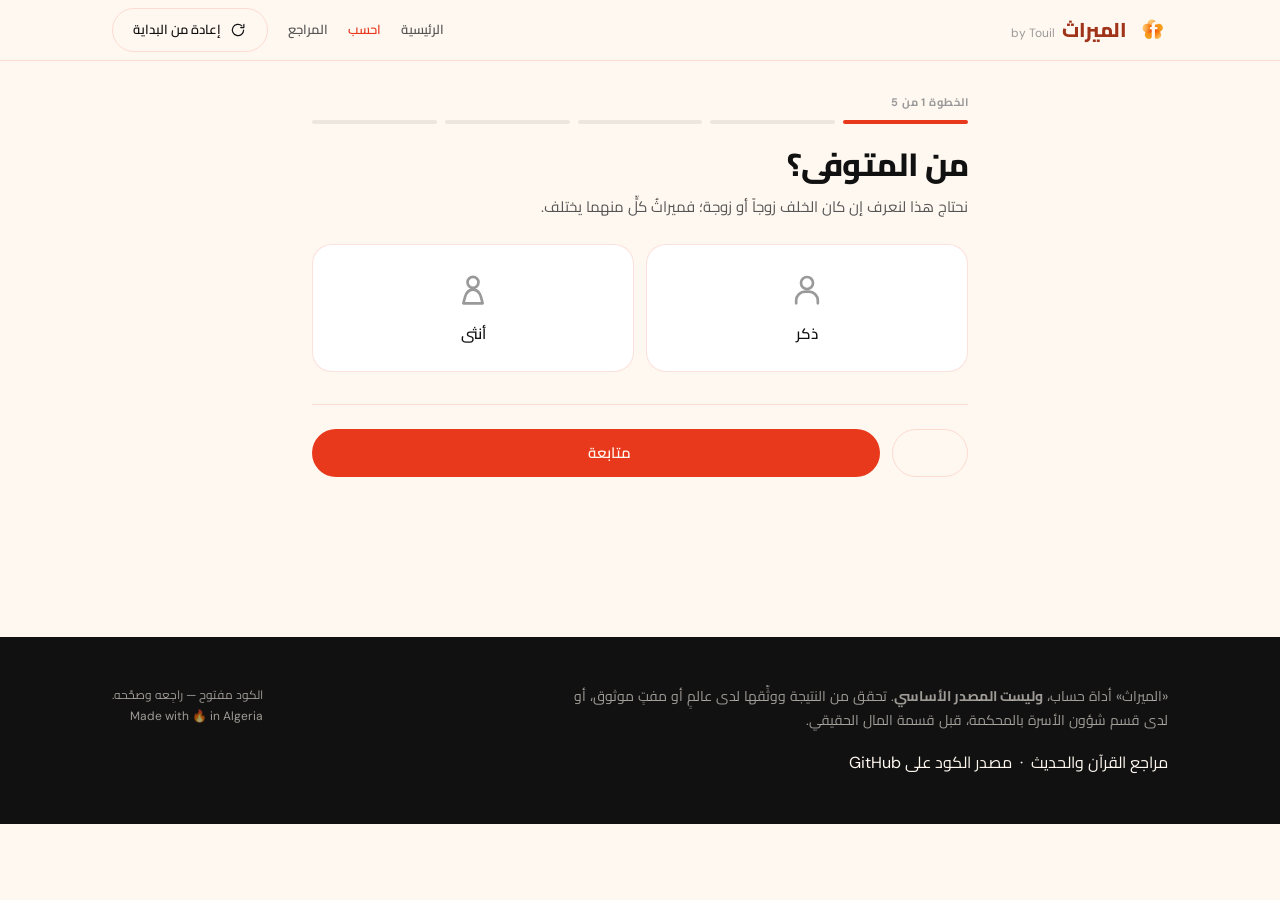
==== commit 160af2cf: "تعميم استبدال كلمة «التركة» بالميراث في الواجهة" ====
--- a/hitung.html
+++ b/hitung.html
@@ -123,7 +123,7 @@
       <!-- 3. الالتزامات -->
       <div class="langkah" data-langkah="3">
         <h2>هل من التزاماتٍ تُسوَّى قبل القسمة؟</h2>
-        <p class="langkah-ket">لا تُقسَّم التركة إلا بعد تكاليف التجهيز، وسداد
+        <p class="langkah-ket">لا تُقسَّم الميراث إلا بعد تكاليف التجهيز، وسداد
           الديون، وتنفيذ الوصية. اتركها صفراً إن لم توجد.</p>
 
         <div class="uang-field">
@@ -145,7 +145,7 @@
           <div class="uang-box"><span class="rp">دج</span>
             <input id="in-wasiat" type="text" inputmode="numeric" value="0" data-uang></div>
           <span class="uang-ket">لغير الورثة. تُقطَع تلقائياً إن تجاوزت ثلثَ
-            التركة.</span>
+            الميراث.</span>
         </div>
 
         <!-- ملاحظة القانون الجزائري: لا مال مشتركاً مفروضاً بين الزوجين.
@@ -160,7 +160,7 @@
             بعقده، وفق الإثبات والعرف. وعند الوفاة يُعدُّ كل ما تُرك تركةً
             للمتوفى حتى يثبت خلافه. المادة 37 من قانون الأسرة تنظّم
             المساهمة في نفقات الأسرة ولا تُنشئ شيوعاً في المال. من ادّعى
-            ملكيةَ شيءٍ من التركة فعليه إثبات ذلك قبل القسمة.
+            ملكيةَ شيءٍ من الميراث فعليه إثبات ذلك قبل القسمة.
             <span class="pita-tekan">لهذا يُطبِّق هذا الحاسب قواعدَ الفرائض
             مباشرةً على كل تركةِ المتوفى.</span>
           </span>
--- a/css/base.css
+++ b/css/base.css
@@ -528,12 +528,12 @@
 
 .skip-link {
   position: absolute;
-  left: -9999px;
-  top: var(--space-2);
+  top: -9999px;
+  left: 0;
   z-index: 100;
   background: var(--color-charcoal);
   color: var(--fg-on-dark);
   padding: var(--space-3) var(--space-5);
   border-radius: var(--radius-pill);
 }
-.skip-link:focus { left: var(--space-5); }
+.skip-link:focus { top: var(--space-2); left: var(--space-5); }
--- a/css/print.css
+++ b/css/print.css
@@ -45,7 +45,7 @@
 
   /* Kop dokumen */
   #hasil::before {
-    content: "تَقْسِيمُ التَّرِكَةِ بِمَا شَرَعَهُ الإِسْلَامُ — حُسِبَ بِأَدَاةِ El Miraath by Touil";
+    content: "تَقْسِيمُ المِيرَاثِ بِمَا شَرَعَهُ الإِسْلَامُ — حُسِبَ بِأَدَاةِ El Miraath by Touil";
     display: block;
     font-family: var(--font-body);
     font-size: 8pt;
